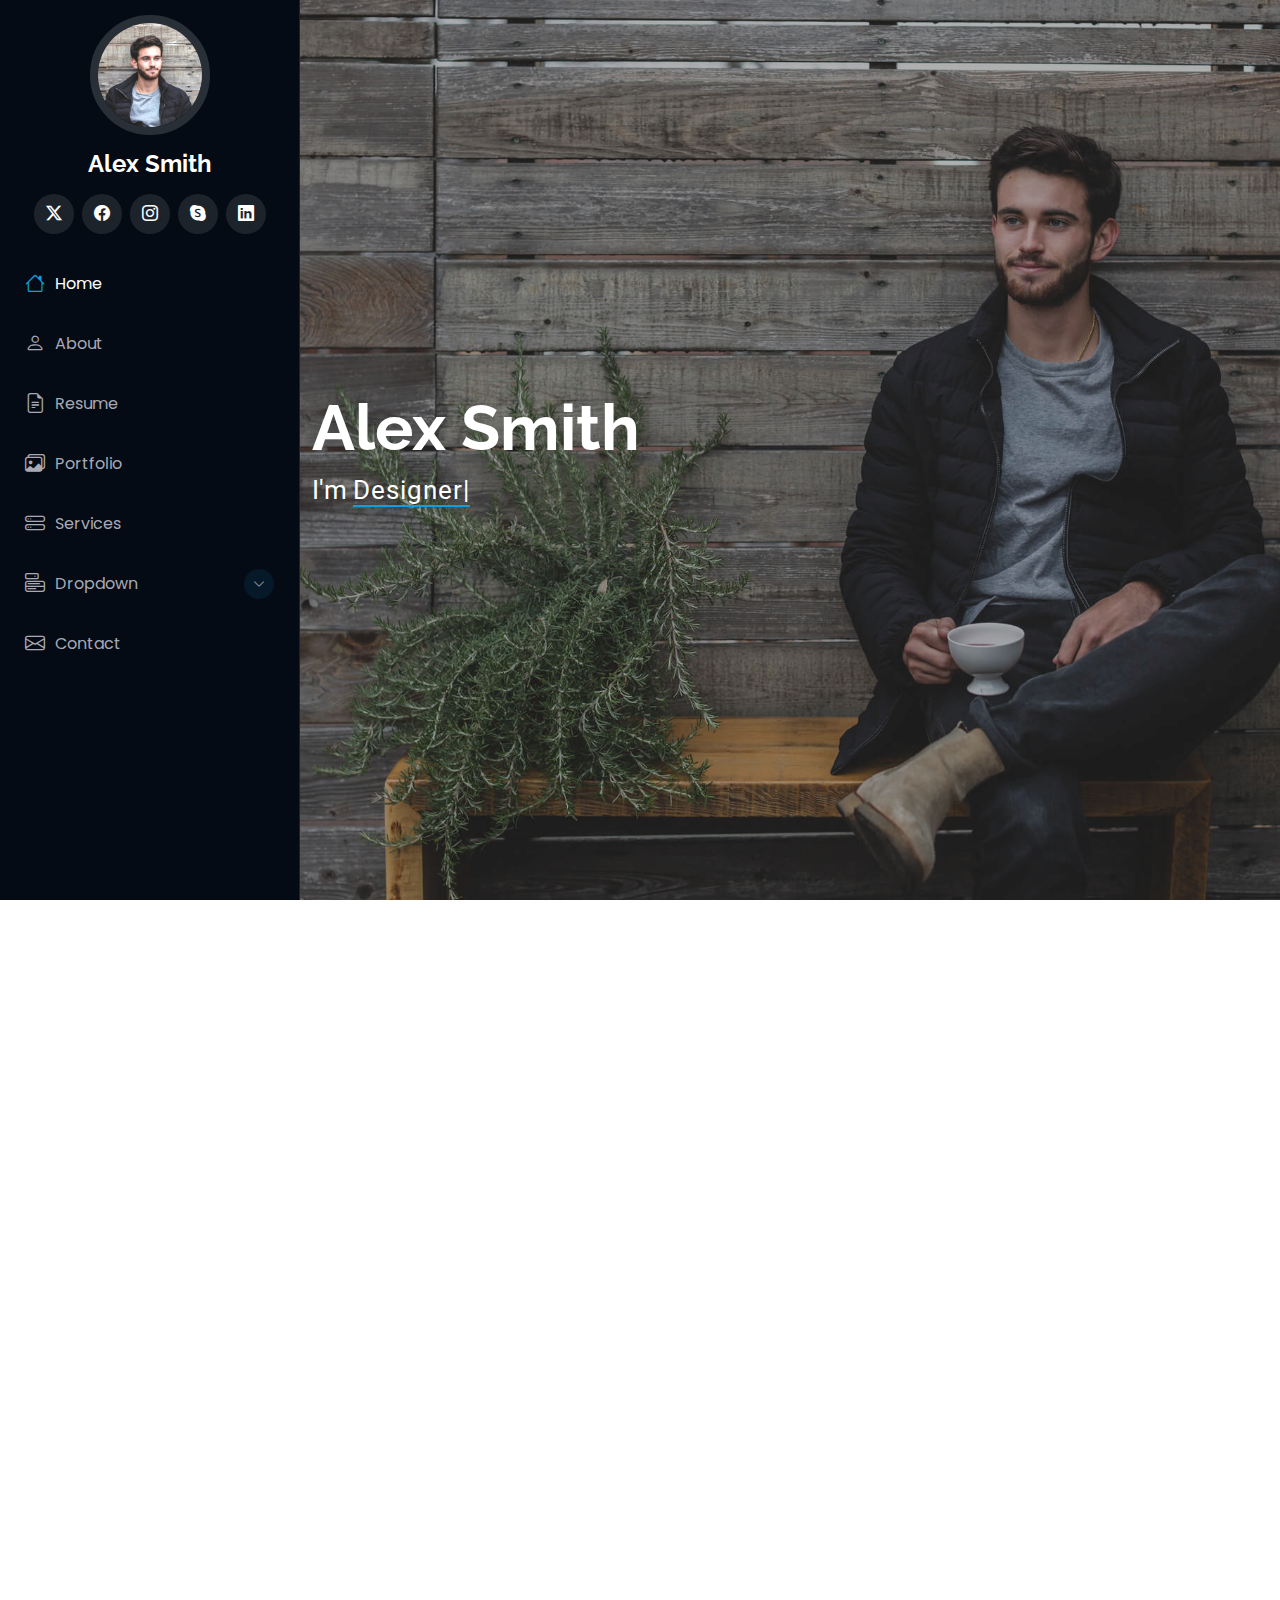
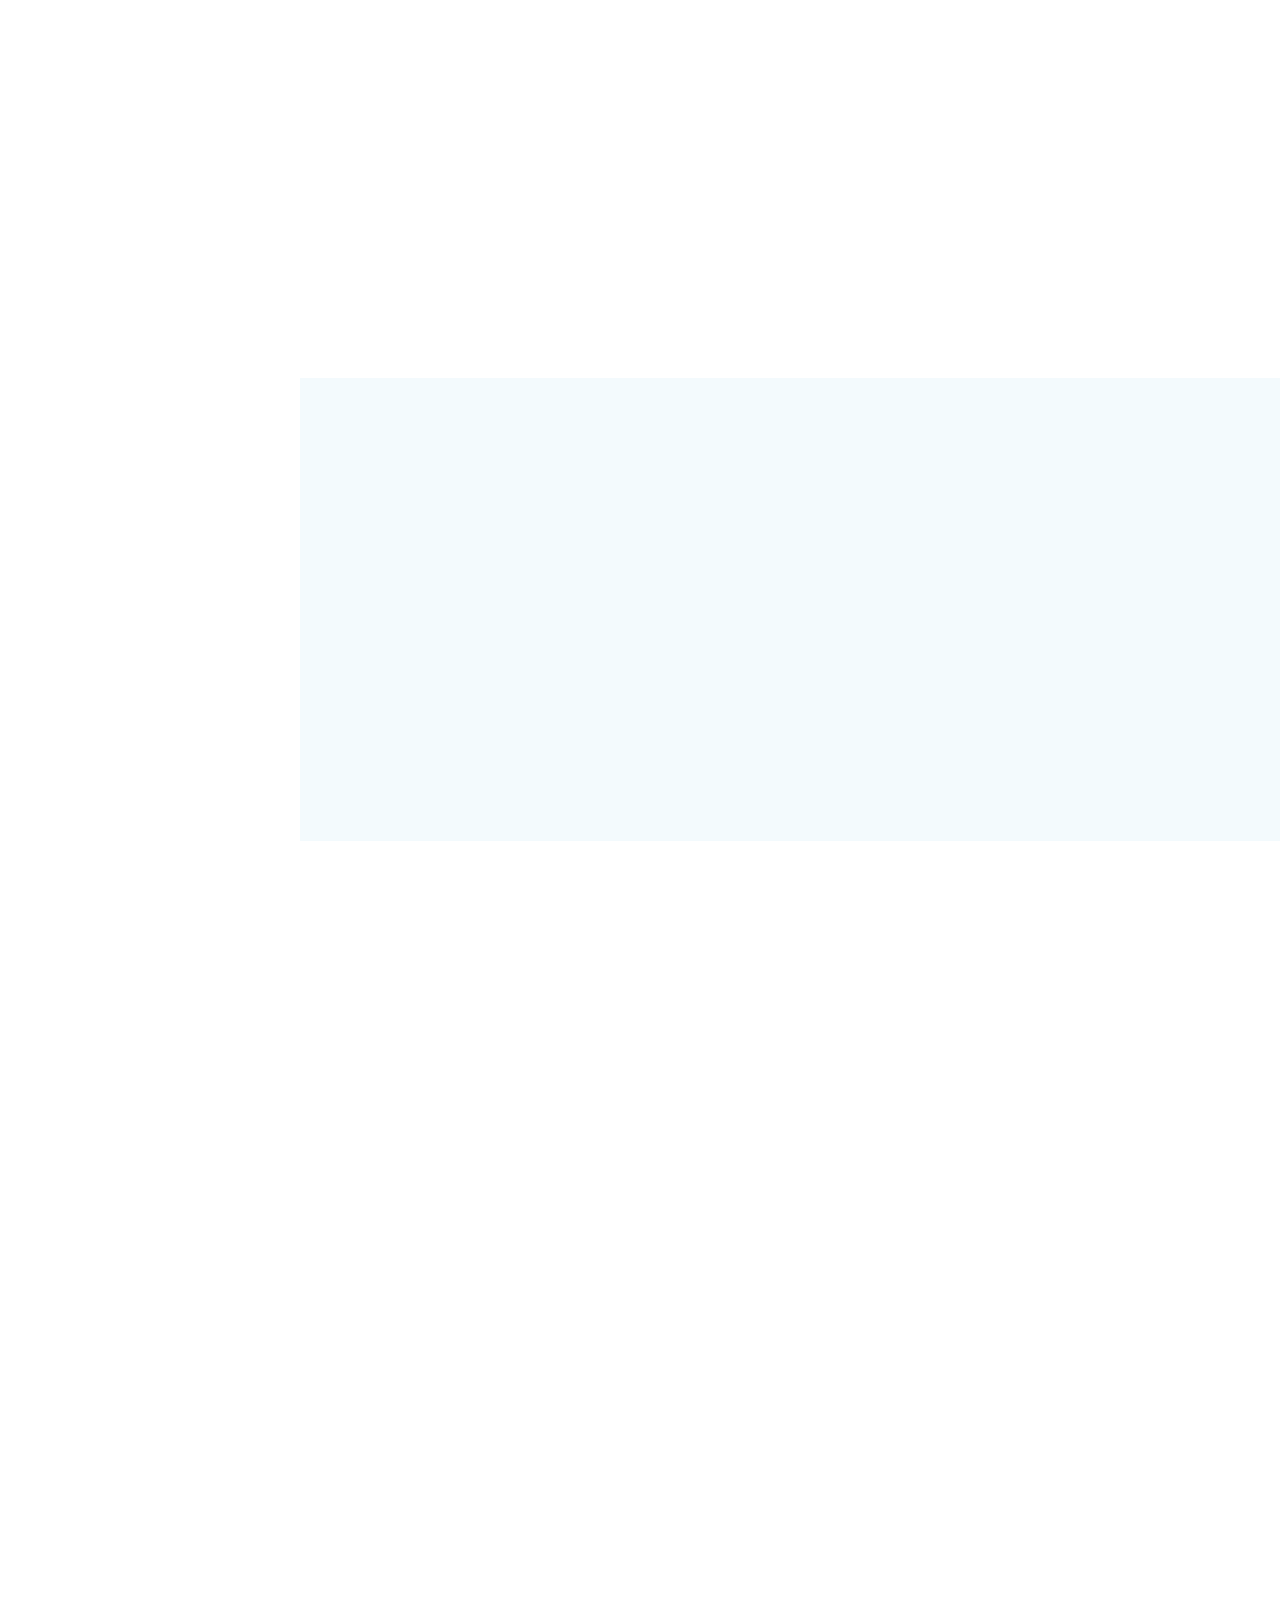
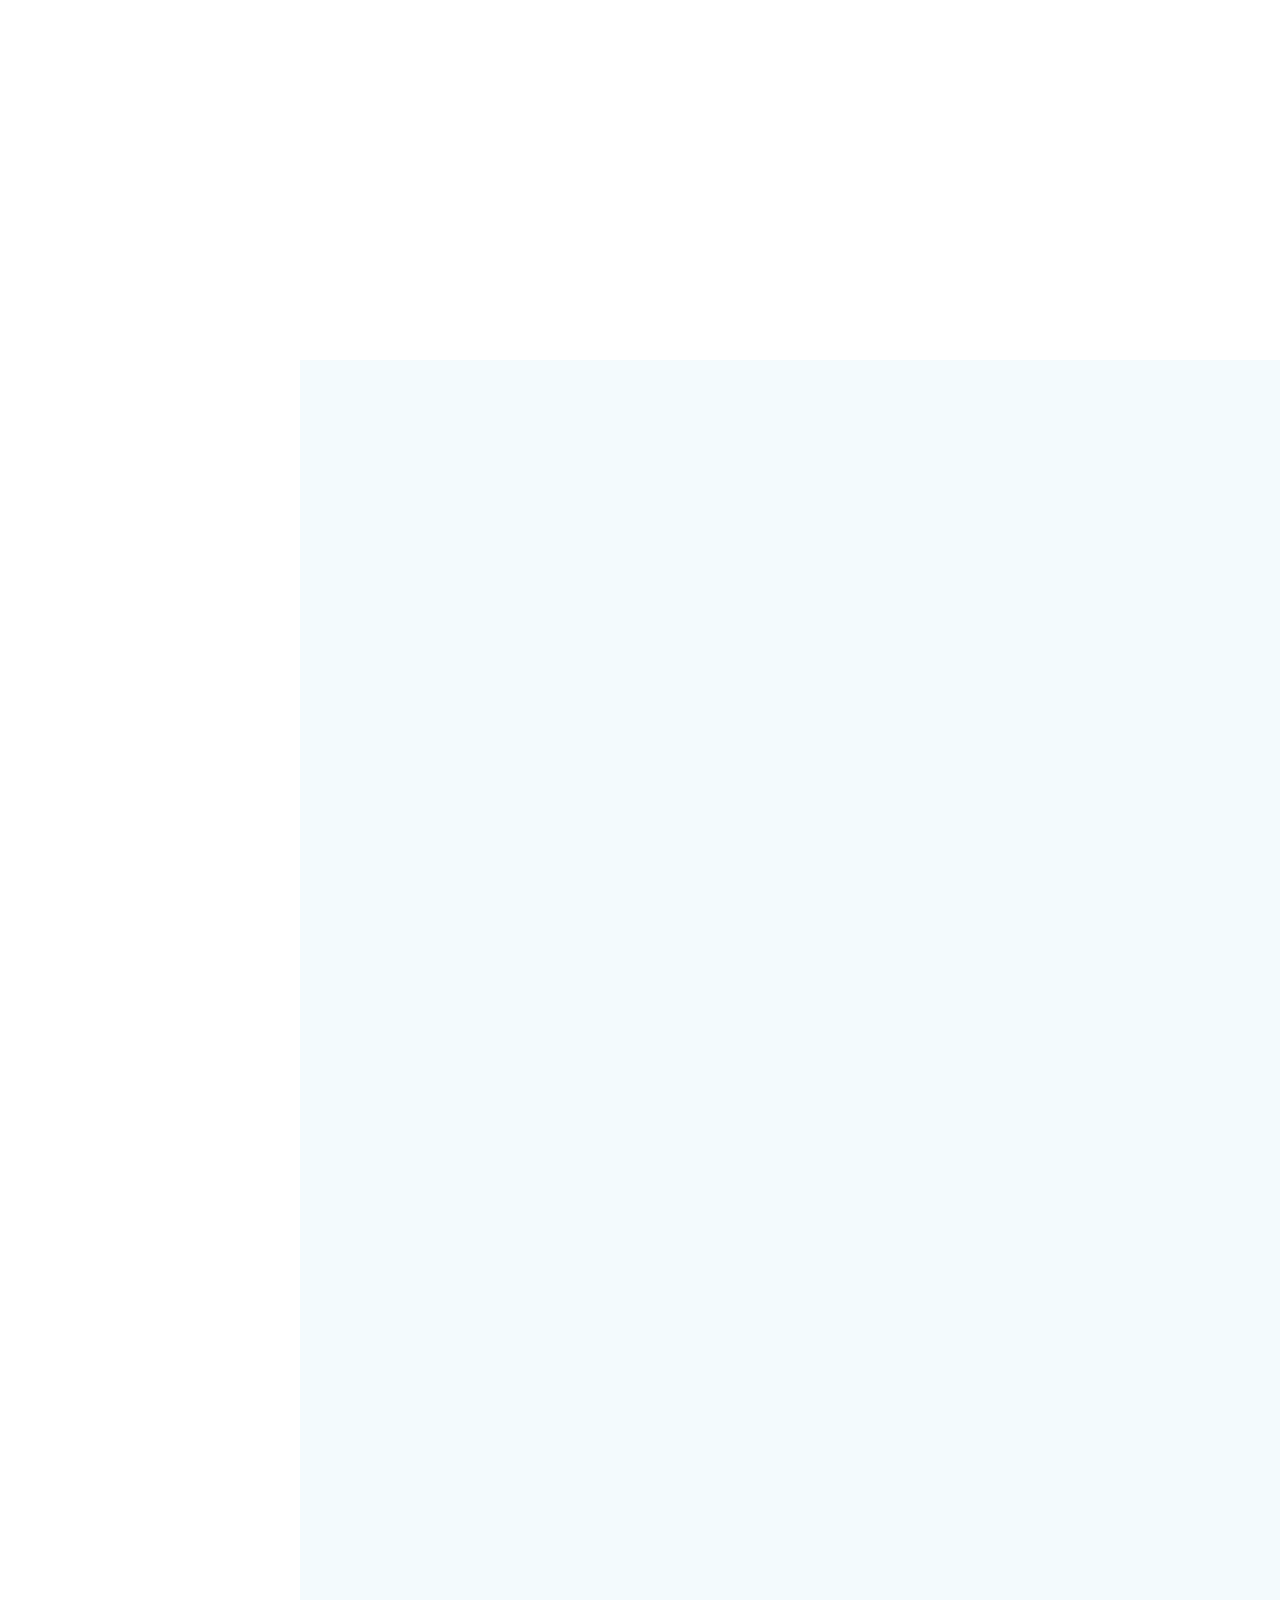
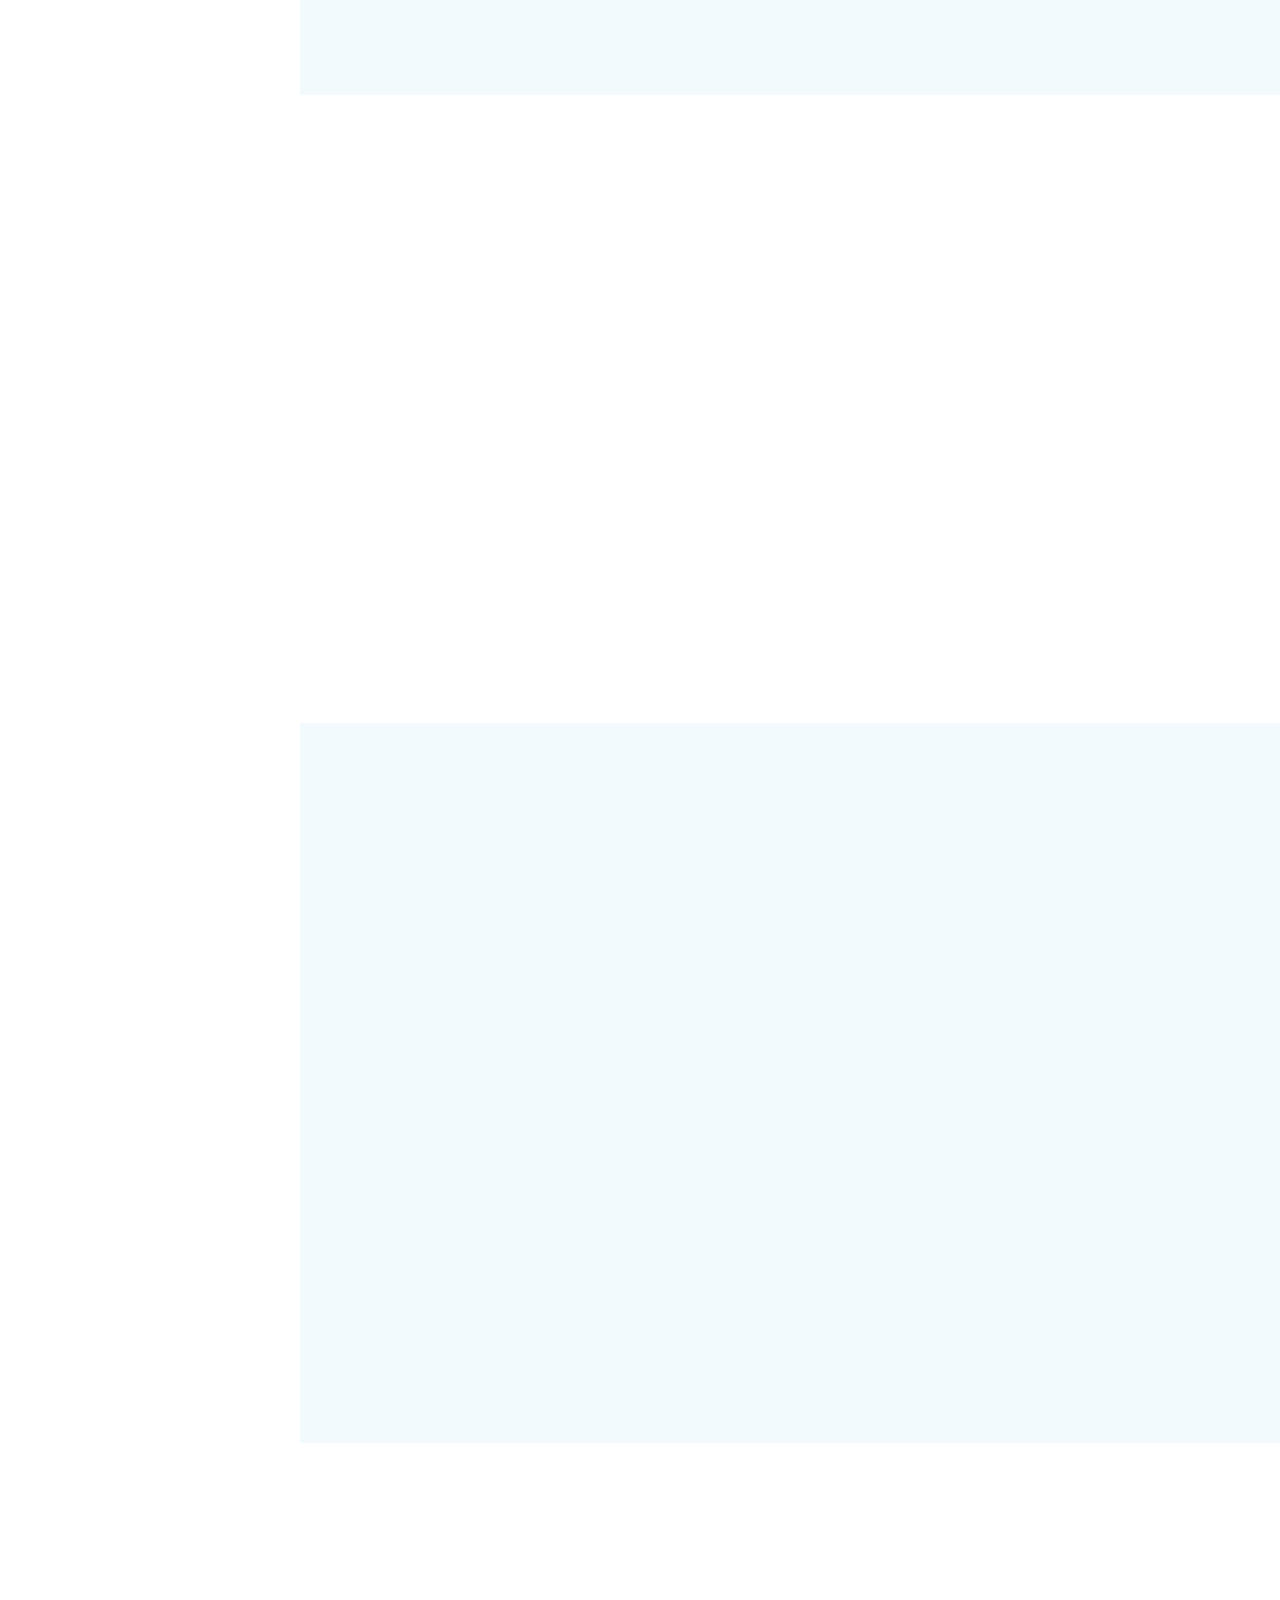
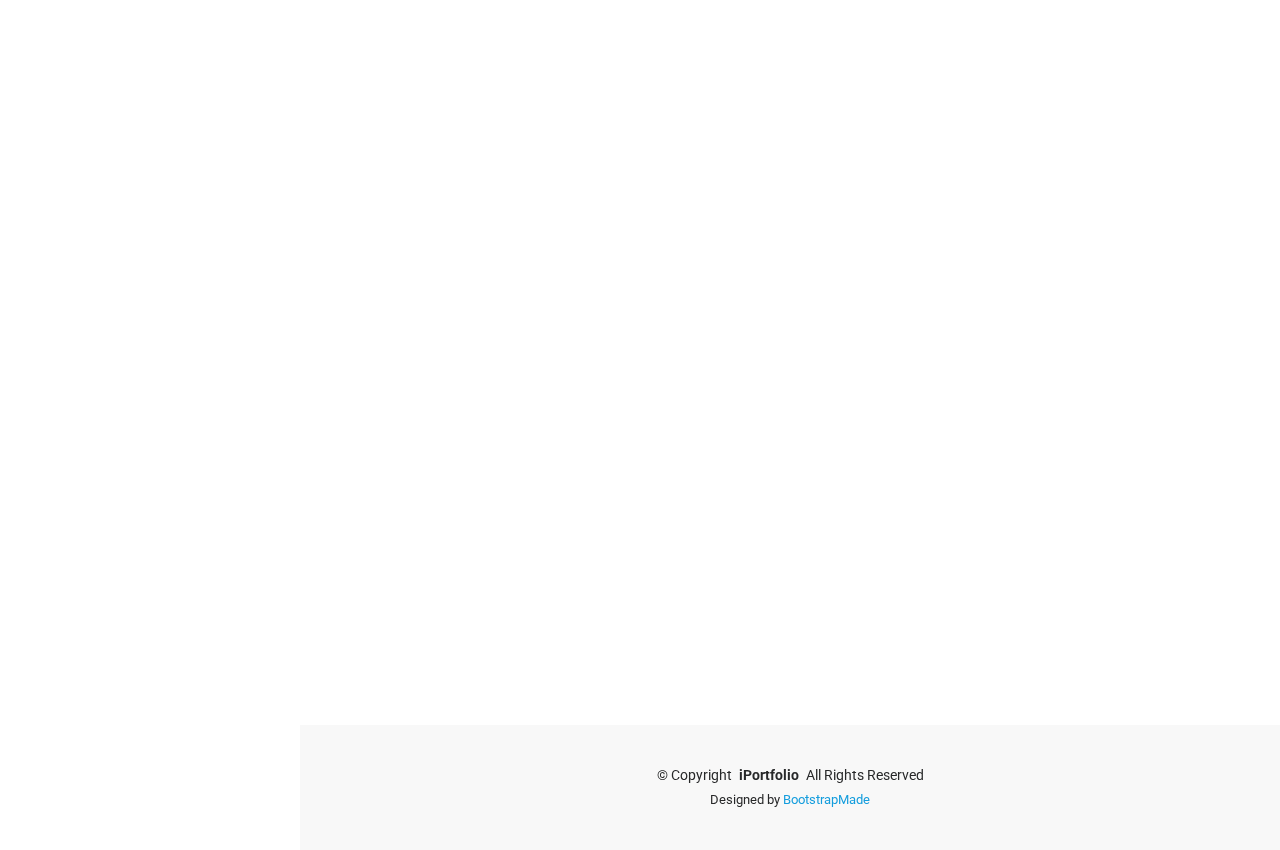
==== index.html @ 07a0dd20 "First Commit" ====
<!DOCTYPE html>
<html lang="en">

<head>
  <meta charset="utf-8">
  <meta content="width=device-width, initial-scale=1.0" name="viewport">
  <title>Index - iPortfolio Bootstrap Template</title>
  <meta content="" name="description">
  <meta content="" name="keywords">

  <!-- Favicons -->
  <link href="assets/img/favicon.png" rel="icon">
  <link href="assets/img/apple-touch-icon.png" rel="apple-touch-icon">

  <!-- Fonts -->
  <link href="https://fonts.googleapis.com" rel="preconnect">
  <link href="https://fonts.gstatic.com" rel="preconnect" crossorigin>
  <link href="https://fonts.googleapis.com/css2?family=Roboto:ital,wght@0,100;0,300;0,400;0,500;0,700;0,900;1,100;1,300;1,400;1,500;1,700;1,900&family=Poppins:ital,wght@0,100;0,200;0,300;0,400;0,500;0,600;0,700;0,800;0,900;1,100;1,200;1,300;1,400;1,500;1,600;1,700;1,800;1,900&family=Raleway:ital,wght@0,100;0,200;0,300;0,400;0,500;0,600;0,700;0,800;0,900;1,100;1,200;1,300;1,400;1,500;1,600;1,700;1,800;1,900&display=swap" rel="stylesheet">

  <!-- Vendor CSS Files -->
  <link href="assets/vendor/bootstrap/css/bootstrap.min.css" rel="stylesheet">
  <link href="assets/vendor/bootstrap-icons/bootstrap-icons.css" rel="stylesheet">
  <link href="assets/vendor/aos/aos.css" rel="stylesheet">
  <link href="assets/vendor/glightbox/css/glightbox.min.css" rel="stylesheet">
  <link href="assets/vendor/swiper/swiper-bundle.min.css" rel="stylesheet">

  <!-- Main CSS File -->
  <link href="assets/css/main.css" rel="stylesheet">

  <!-- =======================================================
  * Template Name: iPortfolio
  * Template URL: https://bootstrapmade.com/iportfolio-bootstrap-portfolio-websites-template/
  * Updated: Jun 14 2024 with Bootstrap v5.3.3
  * Author: BootstrapMade.com
  * License: https://bootstrapmade.com/license/
  ======================================================== -->
</head>

<body class="index-page">

  <header id="header" class="header d-flex flex-column">
    <i class="header-toggle d-xl-none bi bi-list"></i>

    <div class="profile-img">
      <img src="assets/img/my-profile-img.jpg" alt="" class="img-fluid rounded-circle">
    </div>

    <a href="index.html" class="logo d-flex align-items-center justify-content-center">
      <!-- Uncomment the line below if you also wish to use an image logo -->
      <!-- <img src="assets/img/logo.png" alt=""> -->
      <h1 class="sitename">Alex Smith</h1>
    </a>

    <div class="social-links text-center">
      <a href="#" class="twitter"><i class="bi bi-twitter-x"></i></a>
      <a href="#" class="facebook"><i class="bi bi-facebook"></i></a>
      <a href="#" class="instagram"><i class="bi bi-instagram"></i></a>
      <a href="#" class="google-plus"><i class="bi bi-skype"></i></a>
      <a href="#" class="linkedin"><i class="bi bi-linkedin"></i></a>
    </div>

    <nav id="navmenu" class="navmenu">
      <ul>
        <li><a href="#hero" class="active"><i class="bi bi-house navicon"></i>Home</a></li>
        <li><a href="#about"><i class="bi bi-person navicon"></i> About</a></li>
        <li><a href="#resume"><i class="bi bi-file-earmark-text navicon"></i> Resume</a></li>
        <li><a href="#portfolio"><i class="bi bi-images navicon"></i> Portfolio</a></li>
        <li><a href="#services"><i class="bi bi-hdd-stack navicon"></i> Services</a></li>
        <li class="dropdown"><a href="#"><i class="bi bi-menu-button navicon"></i> <span>Dropdown</span> <i class="bi bi-chevron-down toggle-dropdown"></i></a>
          <ul>
            <li><a href="#">Dropdown 1</a></li>
            <li class="dropdown"><a href="#"><span>Deep Dropdown</span> <i class="bi bi-chevron-down toggle-dropdown"></i></a>
              <ul>
                <li><a href="#">Deep Dropdown 1</a></li>
                <li><a href="#">Deep Dropdown 2</a></li>
                <li><a href="#">Deep Dropdown 3</a></li>
                <li><a href="#">Deep Dropdown 4</a></li>
                <li><a href="#">Deep Dropdown 5</a></li>
              </ul>
            </li>
            <li><a href="#">Dropdown 2</a></li>
            <li><a href="#">Dropdown 3</a></li>
            <li><a href="#">Dropdown 4</a></li>
          </ul>
        </li>
        <li><a href="#contact"><i class="bi bi-envelope navicon"></i> Contact</a></li>
      </ul>
    </nav>

  </header>

  <main class="main">

    <!-- Hero Section -->
    <section id="hero" class="hero section">

      <img src="assets/img/hero-bg.jpg" alt="" data-aos="fade-in" class="">

      <div class="container" data-aos="fade-up" data-aos-delay="100">
        <h2>Alex Smith</h2>
        <p>I'm <span class="typed" data-typed-items="Designer, Developer, Freelancer, Photographer">Designer</span><span class="typed-cursor typed-cursor--blink" aria-hidden="true"></span><span class="typed-cursor typed-cursor--blink" aria-hidden="true"></span></p>
      </div>

    </section><!-- /Hero Section -->

    <!-- About Section -->
    <section id="about" class="about section">

      <!-- Section Title -->
      <div class="container section-title" data-aos="fade-up">
        <h2>About</h2>
        <p>Magnam dolores commodi suscipit. Necessitatibus eius consequatur ex aliquid fuga eum quidem. Sit sint consectetur velit. Quisquam quos quisquam cupiditate. Et nemo qui impedit suscipit alias ea. Quia fugiat sit in iste officiis commodi quidem hic quas.</p>
      </div><!-- End Section Title -->

      <div class="container" data-aos="fade-up" data-aos-delay="100">

        <div class="row gy-4 justify-content-center">
          <div class="col-lg-4">
            <img src="assets/img/my-profile-img.jpg" class="img-fluid" alt="">
          </div>
          <div class="col-lg-8 content">
            <h2>UI/UX Designer &amp; Web Developer.</h2>
            <p class="fst-italic py-3">
              Lorem ipsum dolor sit amet, consectetur adipiscing elit, sed do eiusmod tempor incididunt ut labore et dolore
              magna aliqua.
            </p>
            <div class="row">
              <div class="col-lg-6">
                <ul>
                  <li><i class="bi bi-chevron-right"></i> <strong>Birthday:</strong> <span>1 May 1995</span></li>
                  <li><i class="bi bi-chevron-right"></i> <strong>Website:</strong> <span>www.example.com</span></li>
                  <li><i class="bi bi-chevron-right"></i> <strong>Phone:</strong> <span>+123 456 7890</span></li>
                  <li><i class="bi bi-chevron-right"></i> <strong>City:</strong> <span>New York, USA</span></li>
                </ul>
              </div>
              <div class="col-lg-6">
                <ul>
                  <li><i class="bi bi-chevron-right"></i> <strong>Age:</strong> <span>30</span></li>
                  <li><i class="bi bi-chevron-right"></i> <strong>Degree:</strong> <span>Master</span></li>
                  <li><i class="bi bi-chevron-right"></i> <strong>Email:</strong> <span>email@example.com</span></li>
                  <li><i class="bi bi-chevron-right"></i> <strong>Freelance:</strong> <span>Available</span></li>
                </ul>
              </div>
            </div>
            <p class="py-3">
              Officiis eligendi itaque labore et dolorum mollitia officiis optio vero. Quisquam sunt adipisci omnis et ut. Nulla accusantium dolor incidunt officia tempore. Et eius omnis.
              Cupiditate ut dicta maxime officiis quidem quia. Sed et consectetur qui quia repellendus itaque neque.
            </p>
          </div>
        </div>

      </div>

    </section><!-- /About Section -->

    <!-- Stats Section -->
    <section id="stats" class="stats section">

      <div class="container" data-aos="fade-up" data-aos-delay="100">

        <div class="row gy-4">

          <div class="col-lg-3 col-md-6">
            <div class="stats-item">
              <i class="bi bi-emoji-smile"></i>
              <span data-purecounter-start="0" data-purecounter-end="232" data-purecounter-duration="1" class="purecounter"></span>
              <p><strong>Happy Clients</strong> <span>consequuntur quae</span></p>
            </div>
          </div><!-- End Stats Item -->

          <div class="col-lg-3 col-md-6">
            <div class="stats-item">
              <i class="bi bi-journal-richtext"></i>
              <span data-purecounter-start="0" data-purecounter-end="521" data-purecounter-duration="1" class="purecounter"></span>
              <p><strong>Projects</strong> <span>adipisci atque cum quia aut</span></p>
            </div>
          </div><!-- End Stats Item -->

          <div class="col-lg-3 col-md-6">
            <div class="stats-item">
              <i class="bi bi-headset"></i>
              <span data-purecounter-start="0" data-purecounter-end="1453" data-purecounter-duration="1" class="purecounter"></span>
              <p><strong>Hours Of Support</strong> <span>aut commodi quaerat</span></p>
            </div>
          </div><!-- End Stats Item -->

          <div class="col-lg-3 col-md-6">
            <div class="stats-item">
              <i class="bi bi-people"></i>
              <span data-purecounter-start="0" data-purecounter-end="32" data-purecounter-duration="1" class="purecounter"></span>
              <p><strong>Hard Workers</strong> <span>rerum asperiores dolor</span></p>
            </div>
          </div><!-- End Stats Item -->

        </div>

      </div>

    </section><!-- /Stats Section -->

    <!-- Skills Section -->
    <section id="skills" class="skills section">

      <!-- Section Title -->
      <div class="container section-title" data-aos="fade-up">
        <h2>Skills</h2>
        <p>Necessitatibus eius consequatur ex aliquid fuga eum quidem sint consectetur velit</p>
      </div><!-- End Section Title -->

      <div class="container" data-aos="fade-up" data-aos-delay="100">

        <div class="row skills-content skills-animation">

          <div class="col-lg-6">

            <div class="progress">
              <span class="skill"><span>HTML</span> <i class="val">100%</i></span>
              <div class="progress-bar-wrap">
                <div class="progress-bar" role="progressbar" aria-valuenow="100" aria-valuemin="0" aria-valuemax="100"></div>
              </div>
            </div><!-- End Skills Item -->

            <div class="progress">
              <span class="skill"><span>CSS</span> <i class="val">90%</i></span>
              <div class="progress-bar-wrap">
                <div class="progress-bar" role="progressbar" aria-valuenow="90" aria-valuemin="0" aria-valuemax="100"></div>
              </div>
            </div><!-- End Skills Item -->

            <div class="progress">
              <span class="skill"><span>JavaScript</span> <i class="val">75%</i></span>
              <div class="progress-bar-wrap">
                <div class="progress-bar" role="progressbar" aria-valuenow="75" aria-valuemin="0" aria-valuemax="100"></div>
              </div>
            </div><!-- End Skills Item -->

          </div>

          <div class="col-lg-6">

            <div class="progress">
              <span class="skill"><span>PHP</span> <i class="val">80%</i></span>
              <div class="progress-bar-wrap">
                <div class="progress-bar" role="progressbar" aria-valuenow="80" aria-valuemin="0" aria-valuemax="100"></div>
              </div>
            </div><!-- End Skills Item -->

            <div class="progress">
              <span class="skill"><span>WordPress/CMS</span> <i class="val">90%</i></span>
              <div class="progress-bar-wrap">
                <div class="progress-bar" role="progressbar" aria-valuenow="90" aria-valuemin="0" aria-valuemax="100"></div>
              </div>
            </div><!-- End Skills Item -->

            <div class="progress">
              <span class="skill"><span>Photoshop</span> <i class="val">55%</i></span>
              <div class="progress-bar-wrap">
                <div class="progress-bar" role="progressbar" aria-valuenow="55" aria-valuemin="0" aria-valuemax="100"></div>
              </div>
            </div><!-- End Skills Item -->

          </div>

        </div>

      </div>

    </section><!-- /Skills Section -->

    <!-- Resume Section -->
    <section id="resume" class="resume section">

      <!-- Section Title -->
      <div class="container section-title" data-aos="fade-up">
        <h2>Resume</h2>
        <p>Magnam dolores commodi suscipit. Necessitatibus eius consequatur ex aliquid fuga eum quidem. Sit sint consectetur velit. Quisquam quos quisquam cupiditate. Et nemo qui impedit suscipit alias ea. Quia fugiat sit in iste officiis commodi quidem hic quas.</p>
      </div><!-- End Section Title -->

      <div class="container">

        <div class="row">

          <div class="col-lg-6" data-aos="fade-up" data-aos-delay="100">
            <h3 class="resume-title">Sumary</h3>

            <div class="resume-item pb-0">
              <h4>Brandon Johnson</h4>
              <p><em>Innovative and deadline-driven Graphic Designer with 3+ years of experience designing and developing user-centered digital/print marketing material from initial concept to final, polished deliverable.</em></p>
              <ul>
                <li>Portland par 127,Orlando, FL</li>
                <li>(123) 456-7891</li>
                <li>alice.barkley@example.com</li>
              </ul>
            </div><!-- Edn Resume Item -->

            <h3 class="resume-title">Education</h3>
            <div class="resume-item">
              <h4>Master of Fine Arts &amp; Graphic Design</h4>
              <h5>2015 - 2016</h5>
              <p><em>Rochester Institute of Technology, Rochester, NY</em></p>
              <p>Qui deserunt veniam. Et sed aliquam labore tempore sed quisquam iusto autem sit. Ea vero voluptatum qui ut dignissimos deleniti nerada porti sand markend</p>
            </div><!-- Edn Resume Item -->

            <div class="resume-item">
              <h4>Bachelor of Fine Arts &amp; Graphic Design</h4>
              <h5>2010 - 2014</h5>
              <p><em>Rochester Institute of Technology, Rochester, NY</em></p>
              <p>Quia nobis sequi est occaecati aut. Repudiandae et iusto quae reiciendis et quis Eius vel ratione eius unde vitae rerum voluptates asperiores voluptatem Earum molestiae consequatur neque etlon sader mart dila</p>
            </div><!-- Edn Resume Item -->

          </div>

          <div class="col-lg-6" data-aos="fade-up" data-aos-delay="200">
            <h3 class="resume-title">Professional Experience</h3>
            <div class="resume-item">
              <h4>Senior graphic design specialist</h4>
              <h5>2019 - Present</h5>
              <p><em>Experion, New York, NY </em></p>
              <ul>
                <li>Lead in the design, development, and implementation of the graphic, layout, and production communication materials</li>
                <li>Delegate tasks to the 7 members of the design team and provide counsel on all aspects of the project. </li>
                <li>Supervise the assessment of all graphic materials in order to ensure quality and accuracy of the design</li>
                <li>Oversee the efficient use of production project budgets ranging from $2,000 - $25,000</li>
              </ul>
            </div><!-- Edn Resume Item -->

            <div class="resume-item">
              <h4>Graphic design specialist</h4>
              <h5>2017 - 2018</h5>
              <p><em>Stepping Stone Advertising, New York, NY</em></p>
              <ul>
                <li>Developed numerous marketing programs (logos, brochures,infographics, presentations, and advertisements).</li>
                <li>Managed up to 5 projects or tasks at a given time while under pressure</li>
                <li>Recommended and consulted with clients on the most appropriate graphic design</li>
                <li>Created 4+ design presentations and proposals a month for clients and account managers</li>
              </ul>
            </div><!-- Edn Resume Item -->

          </div>

        </div>

      </div>

    </section><!-- /Resume Section -->

    <!-- Portfolio Section -->
    <section id="portfolio" class="portfolio section">

      <!-- Section Title -->
      <div class="container section-title" data-aos="fade-up">
        <h2>Portfolio</h2>
        <p>Magnam dolores commodi suscipit. Necessitatibus eius consequatur ex aliquid fuga eum quidem. Sit sint consectetur velit. Quisquam quos quisquam cupiditate. Et nemo qui impedit suscipit alias ea. Quia fugiat sit in iste officiis commodi quidem hic quas.</p>
      </div><!-- End Section Title -->

      <div class="container">

        <div class="isotope-layout" data-default-filter="*" data-layout="masonry" data-sort="original-order">

          <ul class="portfolio-filters isotope-filters" data-aos="fade-up" data-aos-delay="100">
            <li data-filter="*" class="filter-active">All</li>
            <li data-filter=".filter-app">App</li>
            <li data-filter=".filter-product">Product</li>
            <li data-filter=".filter-branding">Branding</li>
            <li data-filter=".filter-books">Books</li>
          </ul><!-- End Portfolio Filters -->

          <div class="row gy-4 isotope-container" data-aos="fade-up" data-aos-delay="200">

            <div class="col-lg-4 col-md-6 portfolio-item isotope-item filter-app">
              <div class="portfolio-content h-100">
                <img src="assets/img/portfolio/app-1.jpg" class="img-fluid" alt="">
                <div class="portfolio-info">
                  <h4>App 1</h4>
                  <p>Lorem ipsum, dolor sit amet consectetur</p>
                  <a href="assets/img/portfolio/app-1.jpg" title="App 1" data-gallery="portfolio-gallery-app" class="glightbox preview-link"><i class="bi bi-zoom-in"></i></a>
                  <a href="portfolio-details.html" title="More Details" class="details-link"><i class="bi bi-link-45deg"></i></a>
                </div>
              </div>
            </div><!-- End Portfolio Item -->

            <div class="col-lg-4 col-md-6 portfolio-item isotope-item filter-product">
              <div class="portfolio-content h-100">
                <img src="assets/img/portfolio/product-1.jpg" class="img-fluid" alt="">
                <div class="portfolio-info">
                  <h4>Product 1</h4>
                  <p>Lorem ipsum, dolor sit amet consectetur</p>
                  <a href="assets/img/portfolio/product-1.jpg" title="Product 1" data-gallery="portfolio-gallery-product" class="glightbox preview-link"><i class="bi bi-zoom-in"></i></a>
                  <a href="portfolio-details.html" title="More Details" class="details-link"><i class="bi bi-link-45deg"></i></a>
                </div>
              </div>
            </div><!-- End Portfolio Item -->

            <div class="col-lg-4 col-md-6 portfolio-item isotope-item filter-branding">
              <div class="portfolio-content h-100">
                <img src="assets/img/portfolio/branding-1.jpg" class="img-fluid" alt="">
                <div class="portfolio-info">
                  <h4>Branding 1</h4>
                  <p>Lorem ipsum, dolor sit amet consectetur</p>
                  <a href="assets/img/portfolio/branding-1.jpg" title="Branding 1" data-gallery="portfolio-gallery-branding" class="glightbox preview-link"><i class="bi bi-zoom-in"></i></a>
                  <a href="portfolio-details.html" title="More Details" class="details-link"><i class="bi bi-link-45deg"></i></a>
                </div>
              </div>
            </div><!-- End Portfolio Item -->

            <div class="col-lg-4 col-md-6 portfolio-item isotope-item filter-books">
              <div class="portfolio-content h-100">
                <img src="assets/img/portfolio/books-1.jpg" class="img-fluid" alt="">
                <div class="portfolio-info">
                  <h4>Books 1</h4>
                  <p>Lorem ipsum, dolor sit amet consectetur</p>
                  <a href="assets/img/portfolio/books-1.jpg" title="Branding 1" data-gallery="portfolio-gallery-book" class="glightbox preview-link"><i class="bi bi-zoom-in"></i></a>
                  <a href="portfolio-details.html" title="More Details" class="details-link"><i class="bi bi-link-45deg"></i></a>
                </div>
              </div>
            </div><!-- End Portfolio Item -->

            <div class="col-lg-4 col-md-6 portfolio-item isotope-item filter-app">
              <div class="portfolio-content h-100">
                <img src="assets/img/portfolio/app-2.jpg" class="img-fluid" alt="">
                <div class="portfolio-info">
                  <h4>App 2</h4>
                  <p>Lorem ipsum, dolor sit amet consectetur</p>
                  <a href="assets/img/portfolio/app-2.jpg" title="App 2" data-gallery="portfolio-gallery-app" class="glightbox preview-link"><i class="bi bi-zoom-in"></i></a>
                  <a href="portfolio-details.html" title="More Details" class="details-link"><i class="bi bi-link-45deg"></i></a>
                </div>
              </div>
            </div><!-- End Portfolio Item -->

            <div class="col-lg-4 col-md-6 portfolio-item isotope-item filter-product">
              <div class="portfolio-content h-100">
                <img src="assets/img/portfolio/product-2.jpg" class="img-fluid" alt="">
                <div class="portfolio-info">
                  <h4>Product 2</h4>
                  <p>Lorem ipsum, dolor sit amet consectetur</p>
                  <a href="assets/img/portfolio/product-2.jpg" title="Product 2" data-gallery="portfolio-gallery-product" class="glightbox preview-link"><i class="bi bi-zoom-in"></i></a>
                  <a href="portfolio-details.html" title="More Details" class="details-link"><i class="bi bi-link-45deg"></i></a>
                </div>
              </div>
            </div><!-- End Portfolio Item -->

            <div class="col-lg-4 col-md-6 portfolio-item isotope-item filter-branding">
              <div class="portfolio-content h-100">
                <img src="assets/img/portfolio/branding-2.jpg" class="img-fluid" alt="">
                <div class="portfolio-info">
                  <h4>Branding 2</h4>
                  <p>Lorem ipsum, dolor sit amet consectetur</p>
                  <a href="assets/img/portfolio/branding-2.jpg" title="Branding 2" data-gallery="portfolio-gallery-branding" class="glightbox preview-link"><i class="bi bi-zoom-in"></i></a>
                  <a href="portfolio-details.html" title="More Details" class="details-link"><i class="bi bi-link-45deg"></i></a>
                </div>
              </div>
            </div><!-- End Portfolio Item -->

            <div class="col-lg-4 col-md-6 portfolio-item isotope-item filter-books">
              <div class="portfolio-content h-100">
                <img src="assets/img/portfolio/books-2.jpg" class="img-fluid" alt="">
                <div class="portfolio-info">
                  <h4>Books 2</h4>
                  <p>Lorem ipsum, dolor sit amet consectetur</p>
                  <a href="assets/img/portfolio/books-2.jpg" title="Branding 2" data-gallery="portfolio-gallery-book" class="glightbox preview-link"><i class="bi bi-zoom-in"></i></a>
                  <a href="portfolio-details.html" title="More Details" class="details-link"><i class="bi bi-link-45deg"></i></a>
                </div>
              </div>
            </div><!-- End Portfolio Item -->

            <div class="col-lg-4 col-md-6 portfolio-item isotope-item filter-app">
              <div class="portfolio-content h-100">
                <img src="assets/img/portfolio/app-3.jpg" class="img-fluid" alt="">
                <div class="portfolio-info">
                  <h4>App 3</h4>
                  <p>Lorem ipsum, dolor sit amet consectetur</p>
                  <a href="assets/img/portfolio/app-3.jpg" title="App 3" data-gallery="portfolio-gallery-app" class="glightbox preview-link"><i class="bi bi-zoom-in"></i></a>
                  <a href="portfolio-details.html" title="More Details" class="details-link"><i class="bi bi-link-45deg"></i></a>
                </div>
              </div>
            </div><!-- End Portfolio Item -->

            <div class="col-lg-4 col-md-6 portfolio-item isotope-item filter-product">
              <div class="portfolio-content h-100">
                <img src="assets/img/portfolio/product-3.jpg" class="img-fluid" alt="">
                <div class="portfolio-info">
                  <h4>Product 3</h4>
                  <p>Lorem ipsum, dolor sit amet consectetur</p>
                  <a href="assets/img/portfolio/product-3.jpg" title="Product 3" data-gallery="portfolio-gallery-product" class="glightbox preview-link"><i class="bi bi-zoom-in"></i></a>
                  <a href="portfolio-details.html" title="More Details" class="details-link"><i class="bi bi-link-45deg"></i></a>
                </div>
              </div>
            </div><!-- End Portfolio Item -->

            <div class="col-lg-4 col-md-6 portfolio-item isotope-item filter-branding">
              <div class="portfolio-content h-100">
                <img src="assets/img/portfolio/branding-3.jpg" class="img-fluid" alt="">
                <div class="portfolio-info">
                  <h4>Branding 3</h4>
                  <p>Lorem ipsum, dolor sit amet consectetur</p>
                  <a href="assets/img/portfolio/branding-3.jpg" title="Branding 2" data-gallery="portfolio-gallery-branding" class="glightbox preview-link"><i class="bi bi-zoom-in"></i></a>
                  <a href="portfolio-details.html" title="More Details" class="details-link"><i class="bi bi-link-45deg"></i></a>
                </div>
              </div>
            </div><!-- End Portfolio Item -->

            <div class="col-lg-4 col-md-6 portfolio-item isotope-item filter-books">
              <div class="portfolio-content h-100">
                <img src="assets/img/portfolio/books-3.jpg" class="img-fluid" alt="">
                <div class="portfolio-info">
                  <h4>Books 3</h4>
                  <p>Lorem ipsum, dolor sit amet consectetur</p>
                  <a href="assets/img/portfolio/books-3.jpg" title="Branding 3" data-gallery="portfolio-gallery-book" class="glightbox preview-link"><i class="bi bi-zoom-in"></i></a>
                  <a href="portfolio-details.html" title="More Details" class="details-link"><i class="bi bi-link-45deg"></i></a>
                </div>
              </div>
            </div><!-- End Portfolio Item -->

          </div><!-- End Portfolio Container -->

        </div>

      </div>

    </section><!-- /Portfolio Section -->

    <!-- Services Section -->
    <section id="services" class="services section">

      <!-- Section Title -->
      <div class="container section-title" data-aos="fade-up">
        <h2>Services</h2>
        <p>Magnam dolores commodi suscipit. Necessitatibus eius consequatur ex aliquid fuga eum quidem. Sit sint consectetur velit. Quisquam quos quisquam cupiditate. Et nemo qui impedit suscipit alias ea. Quia fugiat sit in iste officiis commodi quidem hic quas.</p>
      </div><!-- End Section Title -->

      <div class="container">

        <div class="row gy-4">

          <div class="col-lg-4 col-md-6 service-item d-flex" data-aos="fade-up" data-aos-delay="100">
            <div class="icon flex-shrink-0"><i class="bi bi-briefcase"></i></div>
            <div>
              <h4 class="title"><a href="service-details.html" class="stretched-link">Lorem Ipsum</a></h4>
              <p class="description">Voluptatum deleniti atque corrupti quos dolores et quas molestias excepturi sint occaecati cupiditate non provident</p>
            </div>
          </div>
          <!-- End Service Item -->

          <div class="col-lg-4 col-md-6 service-item d-flex" data-aos="fade-up" data-aos-delay="200">
            <div class="icon flex-shrink-0"><i class="bi bi-card-checklist"></i></div>
            <div>
              <h4 class="title"><a href="service-details.html" class="stretched-link">Dolor Sitema</a></h4>
              <p class="description">Minim veniam, quis nostrud exercitation ullamco laboris nisi ut aliquip ex ea commodo consequat tarad limino ata</p>
            </div>
          </div><!-- End Service Item -->

          <div class="col-lg-4 col-md-6 service-item d-flex" data-aos="fade-up" data-aos-delay="300">
            <div class="icon flex-shrink-0"><i class="bi bi-bar-chart"></i></div>
            <div>
              <h4 class="title"><a href="service-details.html" class="stretched-link">Sed ut perspiciatis</a></h4>
              <p class="description">Duis aute irure dolor in reprehenderit in voluptate velit esse cillum dolore eu fugiat nulla pariatur</p>
            </div>
          </div><!-- End Service Item -->

          <div class="col-lg-4 col-md-6 service-item d-flex" data-aos="fade-up" data-aos-delay="400">
            <div class="icon flex-shrink-0"><i class="bi bi-binoculars"></i></div>
            <div>
              <h4 class="title"><a href="service-details.html" class="stretched-link">Magni Dolores</a></h4>
              <p class="description">Excepteur sint occaecat cupidatat non proident, sunt in culpa qui officia deserunt mollit anim id est laborum</p>
            </div>
          </div><!-- End Service Item -->

          <div class="col-lg-4 col-md-6 service-item d-flex" data-aos="fade-up" data-aos-delay="500">
            <div class="icon flex-shrink-0"><i class="bi bi-brightness-high"></i></div>
            <div>
              <h4 class="title"><a href="service-details.html" class="stretched-link">Nemo Enim</a></h4>
              <p class="description">At vero eos et accusamus et iusto odio dignissimos ducimus qui blanditiis praesentium voluptatum deleniti atque</p>
            </div>
          </div><!-- End Service Item -->

          <div class="col-lg-4 col-md-6 service-item d-flex" data-aos="fade-up" data-aos-delay="600">
            <div class="icon flex-shrink-0"><i class="bi bi-calendar4-week"></i></div>
            <div>
              <h4 class="title"><a href="service-details.html" class="stretched-link">Eiusmod Tempor</a></h4>
              <p class="description">Et harum quidem rerum facilis est et expedita distinctio. Nam libero tempore, cum soluta nobis est eligendi</p>
            </div>
          </div><!-- End Service Item -->

        </div>

      </div>

    </section><!-- /Services Section -->

    <!-- Testimonials Section -->
    <section id="testimonials" class="testimonials section">

      <!-- Section Title -->
      <div class="container section-title" data-aos="fade-up">
        <h2>Testimonials</h2>
        <p>Necessitatibus eius consequatur ex aliquid fuga eum quidem sint consectetur velit</p>
      </div><!-- End Section Title -->

      <div class="container" data-aos="fade-up" data-aos-delay="100">

        <div class="swiper init-swiper">
          <script type="application/json" class="swiper-config">
            {
              "loop": true,
              "speed": 600,
              "autoplay": {
                "delay": 5000
              },
              "slidesPerView": "auto",
              "pagination": {
                "el": ".swiper-pagination",
                "type": "bullets",
                "clickable": true
              },
              "breakpoints": {
                "320": {
                  "slidesPerView": 1,
                  "spaceBetween": 40
                },
                "1200": {
                  "slidesPerView": 3,
                  "spaceBetween": 1
                }
              }
            }
          </script>
          <div class="swiper-wrapper">

            <div class="swiper-slide">
              <div class="testimonial-item">
                <p>
                  <i class="bi bi-quote quote-icon-left"></i>
                  <span>Proin iaculis purus consequat sem cure digni ssim donec porttitora entum suscipit rhoncus. Accusantium quam, ultricies eget id, aliquam eget nibh et. Maecen aliquam, risus at semper.</span>
                  <i class="bi bi-quote quote-icon-right"></i>
                </p>
                <img src="assets/img/testimonials/testimonials-1.jpg" class="testimonial-img" alt="">
                <h3>Saul Goodman</h3>
                <h4>Ceo &amp; Founder</h4>
              </div>
            </div><!-- End testimonial item -->

            <div class="swiper-slide">
              <div class="testimonial-item">
                <p>
                  <i class="bi bi-quote quote-icon-left"></i>
                  <span>Export tempor illum tamen malis malis eram quae irure esse labore quem cillum quid malis quorum velit fore eram velit sunt aliqua noster fugiat irure amet legam anim culpa.</span>
                  <i class="bi bi-quote quote-icon-right"></i>
                </p>
                <img src="assets/img/testimonials/testimonials-2.jpg" class="testimonial-img" alt="">
                <h3>Sara Wilsson</h3>
                <h4>Designer</h4>
              </div>
            </div><!-- End testimonial item -->

            <div class="swiper-slide">
              <div class="testimonial-item">
                <p>
                  <i class="bi bi-quote quote-icon-left"></i>
                  <span>Enim nisi quem export duis labore cillum quae magna enim sint quorum nulla quem veniam duis minim tempor labore quem eram duis noster aute amet eram fore quis sint minim.</span>
                  <i class="bi bi-quote quote-icon-right"></i>
                </p>
                <img src="assets/img/testimonials/testimonials-3.jpg" class="testimonial-img" alt="">
                <h3>Jena Karlis</h3>
                <h4>Store Owner</h4>
              </div>
            </div><!-- End testimonial item -->

            <div class="swiper-slide">
              <div class="testimonial-item">
                <p>
                  <i class="bi bi-quote quote-icon-left"></i>
                  <span>Fugiat enim eram quae cillum dolore dolor amet nulla culpa multos export minim fugiat dolor enim duis veniam ipsum anim magna sunt elit fore quem dolore labore illum veniam.</span>
                  <i class="bi bi-quote quote-icon-right"></i>
                </p>
                <img src="assets/img/testimonials/testimonials-4.jpg" class="testimonial-img" alt="">
                <h3>Matt Brandon</h3>
                <h4>Freelancer</h4>
              </div>
            </div><!-- End testimonial item -->

            <div class="swiper-slide">
              <div class="testimonial-item">
                <p>
                  <i class="bi bi-quote quote-icon-left"></i>
                  <span>Quis quorum aliqua sint quem legam fore sunt eram irure aliqua veniam tempor noster veniam sunt culpa nulla illum cillum fugiat legam esse veniam culpa fore nisi cillum quid.</span>
                  <i class="bi bi-quote quote-icon-right"></i>
                </p>
                <img src="assets/img/testimonials/testimonials-5.jpg" class="testimonial-img" alt="">
                <h3>John Larson</h3>
                <h4>Entrepreneur</h4>
              </div>
            </div><!-- End testimonial item -->

          </div>
          <div class="swiper-pagination"></div>
        </div>

      </div>

    </section><!-- /Testimonials Section -->

    <!-- Contact Section -->
    <section id="contact" class="contact section">

      <!-- Section Title -->
      <div class="container section-title" data-aos="fade-up">
        <h2>Contact</h2>
        <p>Necessitatibus eius consequatur ex aliquid fuga eum quidem sint consectetur velit</p>
      </div><!-- End Section Title -->

      <div class="container" data-aos="fade-up" data-aos-delay="100">

        <div class="row gy-4">

          <div class="col-lg-5">

            <div class="info-wrap">
              <div class="info-item d-flex" data-aos="fade-up" data-aos-delay="200">
                <i class="bi bi-geo-alt flex-shrink-0"></i>
                <div>
                  <h3>Address</h3>
                  <p>A108 Adam Street, New York, NY 535022</p>
                </div>
              </div><!-- End Info Item -->

              <div class="info-item d-flex" data-aos="fade-up" data-aos-delay="300">
                <i class="bi bi-telephone flex-shrink-0"></i>
                <div>
                  <h3>Call Us</h3>
                  <p>+1 5589 55488 55</p>
                </div>
              </div><!-- End Info Item -->

              <div class="info-item d-flex" data-aos="fade-up" data-aos-delay="400">
                <i class="bi bi-envelope flex-shrink-0"></i>
                <div>
                  <h3>Email Us</h3>
                  <p>info@example.com</p>
                </div>
              </div><!-- End Info Item -->

              <iframe src="https://www.google.com/maps/embed?pb=!1m14!1m8!1m3!1d48389.78314118045!2d-74.006138!3d40.710059!3m2!1i1024!2i768!4f13.1!3m3!1m2!1s0x89c25a22a3bda30d%3A0xb89d1fe6bc499443!2sDowntown%20Conference%20Center!5e0!3m2!1sen!2sus!4v1676961268712!5m2!1sen!2sus" frameborder="0" style="border:0; width: 100%; height: 270px;" allowfullscreen="" loading="lazy" referrerpolicy="no-referrer-when-downgrade"></iframe>
            </div>
          </div>

          <div class="col-lg-7">
            <form action="forms/contact.php" method="post" class="php-email-form" data-aos="fade-up" data-aos-delay="200">
              <div class="row gy-4">

                <div class="col-md-6">
                  <label for="name-field" class="pb-2">Your Name</label>
                  <input type="text" name="name" id="name-field" class="form-control" required="">
                </div>

                <div class="col-md-6">
                  <label for="email-field" class="pb-2">Your Email</label>
                  <input type="email" class="form-control" name="email" id="email-field" required="">
                </div>

                <div class="col-md-12">
                  <label for="subject-field" class="pb-2">Subject</label>
                  <input type="text" class="form-control" name="subject" id="subject-field" required="">
                </div>

                <div class="col-md-12">
                  <label for="message-field" class="pb-2">Message</label>
                  <textarea class="form-control" name="message" rows="10" id="message-field" required=""></textarea>
                </div>

                <div class="col-md-12 text-center">
                  <div class="loading">Loading</div>
                  <div class="error-message"></div>
                  <div class="sent-message">Your message has been sent. Thank you!</div>

                  <button type="submit">Send Message</button>
                </div>

              </div>
            </form>
          </div><!-- End Contact Form -->

        </div>

      </div>

    </section><!-- /Contact Section -->

  </main>

  <footer id="footer" class="footer position-relative">

    <div class="container">
      <div class="copyright text-center ">
        <p>© <span>Copyright</span> <strong class="px-1 sitename">iPortfolio</strong> <span>All Rights Reserved</span></p>
      </div>
      <div class="credits">
        <!-- All the links in the footer should remain intact. -->
        <!-- You can delete the links only if you've purchased the pro version. -->
        <!-- Licensing information: https://bootstrapmade.com/license/ -->
        <!-- Purchase the pro version with working PHP/AJAX contact form: [buy-url] -->
        Designed by <a href="https://bootstrapmade.com/">BootstrapMade</a>
      </div>
    </div>

  </footer>

  <!-- Scroll Top -->
  <a href="#" id="scroll-top" class="scroll-top d-flex align-items-center justify-content-center"><i class="bi bi-arrow-up-short"></i></a>

  <!-- Preloader -->
  <div id="preloader"></div>

  <!-- Vendor JS Files -->
  <script src="assets/vendor/bootstrap/js/bootstrap.bundle.min.js"></script>
  <script src="assets/vendor/php-email-form/validate.js"></script>
  <script src="assets/vendor/aos/aos.js"></script>
  <script src="assets/vendor/typed.js/typed.umd.js"></script>
  <script src="assets/vendor/purecounter/purecounter_vanilla.js"></script>
  <script src="assets/vendor/waypoints/noframework.waypoints.js"></script>
  <script src="assets/vendor/glightbox/js/glightbox.min.js"></script>
  <script src="assets/vendor/imagesloaded/imagesloaded.pkgd.min.js"></script>
  <script src="assets/vendor/isotope-layout/isotope.pkgd.min.js"></script>
  <script src="assets/vendor/swiper/swiper-bundle.min.js"></script>

  <!-- Main JS File -->
  <script src="assets/js/main.js"></script>

</body>

</html>
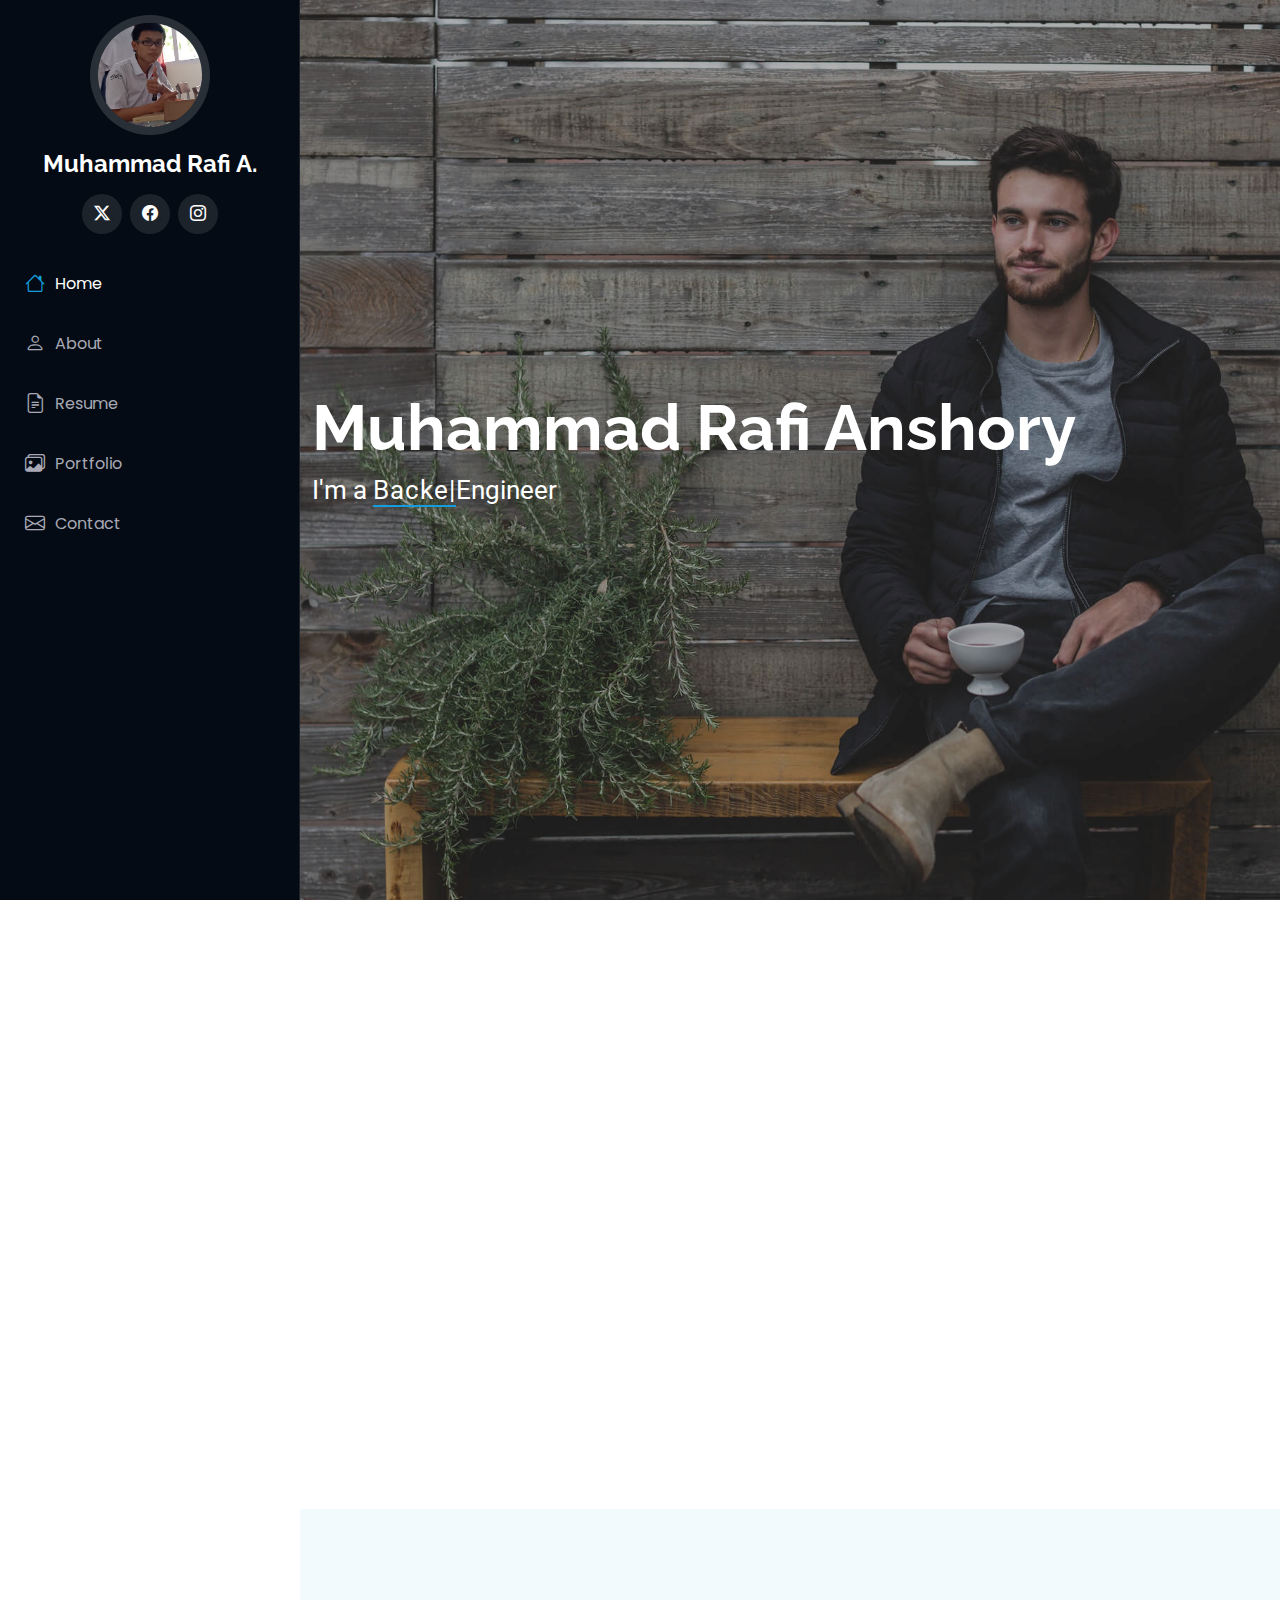
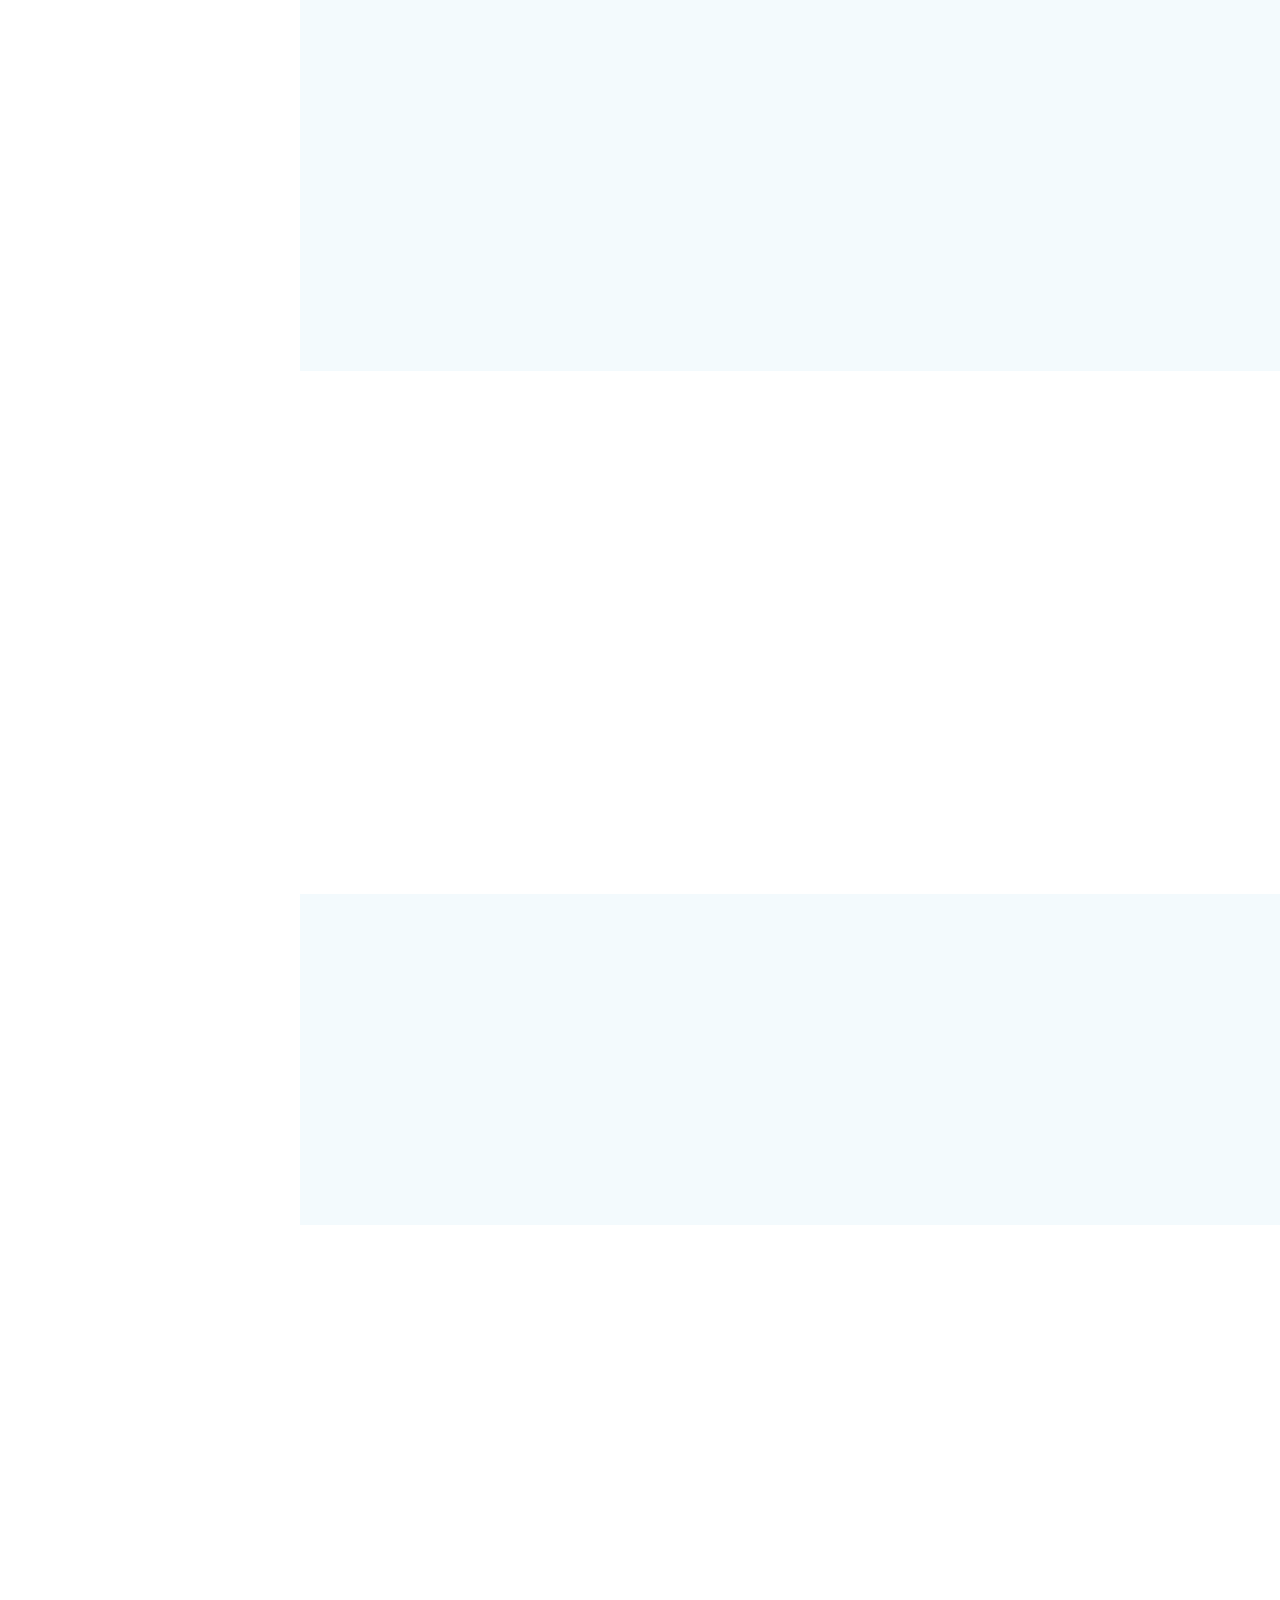
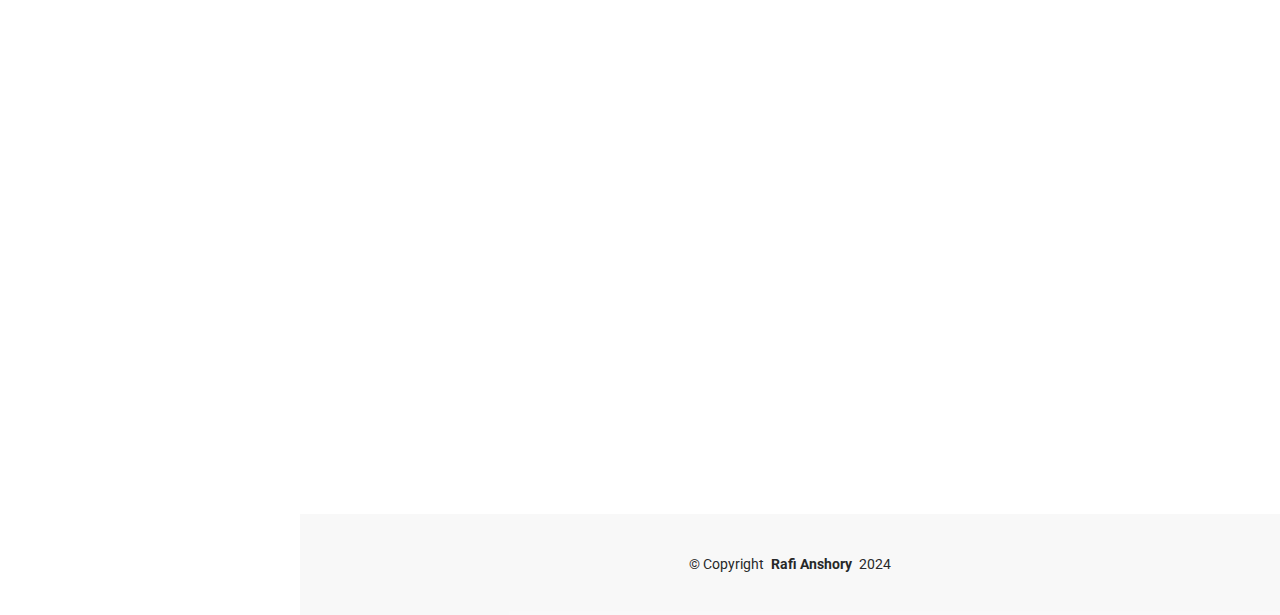
==== commit 2079ebc7: "Portfolio" ====
--- a/index.html
+++ b/index.html
@@ -4,7 +4,7 @@
 <head>
   <meta charset="utf-8">
   <meta content="width=device-width, initial-scale=1.0" name="viewport">
-  <title>Index - iPortfolio Bootstrap Template</title>
+  <title>rafians - Home</title>
   <meta content="" name="description">
   <meta content="" name="keywords">
 
@@ -27,13 +27,6 @@
   <!-- Main CSS File -->
   <link href="assets/css/main.css" rel="stylesheet">
 
-  <!-- =======================================================
-  * Template Name: iPortfolio
-  * Template URL: https://bootstrapmade.com/iportfolio-bootstrap-portfolio-websites-template/
-  * Updated: Jun 14 2024 with Bootstrap v5.3.3
-  * Author: BootstrapMade.com
-  * License: https://bootstrapmade.com/license/
-  ======================================================== -->
 </head>
 
 <body class="index-page">
@@ -42,21 +35,21 @@
     <i class="header-toggle d-xl-none bi bi-list"></i>
 
     <div class="profile-img">
-      <img src="assets/img/my-profile-img.jpg" alt="" class="img-fluid rounded-circle">
+      <img src="assets/img/profile-image.jpg" alt="" class="img-fluid rounded-circle">
     </div>
 
     <a href="index.html" class="logo d-flex align-items-center justify-content-center">
       <!-- Uncomment the line below if you also wish to use an image logo -->
       <!-- <img src="assets/img/logo.png" alt=""> -->
-      <h1 class="sitename">Alex Smith</h1>
+      <h1 class="sitename">Muhammad Rafi A.</h1>
     </a>
 
     <div class="social-links text-center">
-      <a href="#" class="twitter"><i class="bi bi-twitter-x"></i></a>
-      <a href="#" class="facebook"><i class="bi bi-facebook"></i></a>
-      <a href="#" class="instagram"><i class="bi bi-instagram"></i></a>
-      <a href="#" class="google-plus"><i class="bi bi-skype"></i></a>
-      <a href="#" class="linkedin"><i class="bi bi-linkedin"></i></a>
+      <a href="https://x.com/rafi_anshory" class="twitter"><i class="bi bi-twitter-x"></i></a>
+      <a href="https://www.facebook.com/rafi.anshory" class="facebook"><i class="bi bi-facebook"></i></a>
+      <a href="https://www.instagram.com/m.rafianshory" class="instagram"><i class="bi bi-instagram"></i></a>
+      <!-- <a href="#" class="google-plus"><i class="bi bi-skype"></i></a> -->
+      <!-- <a href="#" class="linkedin"><i class="bi bi-linkedin"></i></a> -->
     </div>
 
     <nav id="navmenu" class="navmenu">
@@ -65,7 +58,8 @@
         <li><a href="#about"><i class="bi bi-person navicon"></i> About</a></li>
         <li><a href="#resume"><i class="bi bi-file-earmark-text navicon"></i> Resume</a></li>
         <li><a href="#portfolio"><i class="bi bi-images navicon"></i> Portfolio</a></li>
-        <li><a href="#services"><i class="bi bi-hdd-stack navicon"></i> Services</a></li>
+        <!-- <li><a href="#services"><i class="bi bi-hdd-stack navicon"></i> Services</a></li> -->
+        <!-- 
         <li class="dropdown"><a href="#"><i class="bi bi-menu-button navicon"></i> <span>Dropdown</span> <i class="bi bi-chevron-down toggle-dropdown"></i></a>
           <ul>
             <li><a href="#">Dropdown 1</a></li>
@@ -83,6 +77,7 @@
             <li><a href="#">Dropdown 4</a></li>
           </ul>
         </li>
+         -->
         <li><a href="#contact"><i class="bi bi-envelope navicon"></i> Contact</a></li>
       </ul>
     </nav>
@@ -97,8 +92,8 @@
       <img src="assets/img/hero-bg.jpg" alt="" data-aos="fade-in" class="">
 
       <div class="container" data-aos="fade-up" data-aos-delay="100">
-        <h2>Alex Smith</h2>
-        <p>I'm <span class="typed" data-typed-items="Designer, Developer, Freelancer, Photographer">Designer</span><span class="typed-cursor typed-cursor--blink" aria-hidden="true"></span><span class="typed-cursor typed-cursor--blink" aria-hidden="true"></span></p>
+        <h2>Muhammad Rafi Anshory</h2>
+        <p>I'm a <span class="typed" data-typed-items="Backend, Database"></span><span class="typed-cursor typed-cursor--blink" aria-hidden="true"></span><span class="typed-cursor typed-cursor--blink" aria-hidden="true"></span>Engineer</p>
       </div>
 
     </section><!-- /Hero Section -->
@@ -109,43 +104,38 @@
       <!-- Section Title -->
       <div class="container section-title" data-aos="fade-up">
         <h2>About</h2>
-        <p>Magnam dolores commodi suscipit. Necessitatibus eius consequatur ex aliquid fuga eum quidem. Sit sint consectetur velit. Quisquam quos quisquam cupiditate. Et nemo qui impedit suscipit alias ea. Quia fugiat sit in iste officiis commodi quidem hic quas.</p>
+        <p>Hi! Saya Muhammad Rafi Anshory. Saya adalah siswa dari SMK Negeri 2 Depok yang saat ini sedang belajar di bidang jurusan Sistem Informasi, Jaringan, dan Aplikasi.</p>
       </div><!-- End Section Title -->
 
       <div class="container" data-aos="fade-up" data-aos-delay="100">
 
         <div class="row gy-4 justify-content-center">
           <div class="col-lg-4">
-            <img src="assets/img/my-profile-img.jpg" class="img-fluid" alt="">
+            <img src="assets/img/profile-image.jpg" class="img-fluid" alt="">
           </div>
           <div class="col-lg-8 content">
-            <h2>UI/UX Designer &amp; Web Developer.</h2>
+            <!-- <h2>UI/UX Designer &amp; Web Developer.</h2>
             <p class="fst-italic py-3">
               Lorem ipsum dolor sit amet, consectetur adipiscing elit, sed do eiusmod tempor incididunt ut labore et dolore
               magna aliqua.
-            </p>
+            </p> -->
             <div class="row">
               <div class="col-lg-6">
                 <ul>
-                  <li><i class="bi bi-chevron-right"></i> <strong>Birthday:</strong> <span>1 May 1995</span></li>
-                  <li><i class="bi bi-chevron-right"></i> <strong>Website:</strong> <span>www.example.com</span></li>
-                  <li><i class="bi bi-chevron-right"></i> <strong>Phone:</strong> <span>+123 456 7890</span></li>
-                  <li><i class="bi bi-chevron-right"></i> <strong>City:</strong> <span>New York, USA</span></li>
+                  <li><i class="bi bi-chevron-right"></i> <strong>Birthday:</strong> <span>25 April 2006</span></li>
+                  <li><i class="bi bi-chevron-right"></i> <strong>Website:</strong> <span>rafians.sija-bridge.tech</span></li>
+                  <li><i class="bi bi-chevron-right"></i> <strong>City:</strong> <span>Yogyakarta, Indonesia</span></li>
                 </ul>
               </div>
               <div class="col-lg-6">
                 <ul>
-                  <li><i class="bi bi-chevron-right"></i> <strong>Age:</strong> <span>30</span></li>
-                  <li><i class="bi bi-chevron-right"></i> <strong>Degree:</strong> <span>Master</span></li>
-                  <li><i class="bi bi-chevron-right"></i> <strong>Email:</strong> <span>email@example.com</span></li>
-                  <li><i class="bi bi-chevron-right"></i> <strong>Freelance:</strong> <span>Available</span></li>
+                  <li><i class="bi bi-chevron-right"></i> <strong>Age:</strong> <span>18</span></li>
+                  <!-- <li><i class="bi bi-chevron-right"></i> <strong>Degree:</strong> <span>Master</span></li> -->
+                  <li><i class="bi bi-chevron-right"></i> <strong>Email:</strong> <span>mrafianshory@gmail.com</span></li>
+                  <!-- <li><i class="bi bi-chevron-right"></i> <strong>Freelance:</strong> <span>Available</span></li> -->
                 </ul>
               </div>
             </div>
-            <p class="py-3">
-              Officiis eligendi itaque labore et dolorum mollitia officiis optio vero. Quisquam sunt adipisci omnis et ut. Nulla accusantium dolor incidunt officia tempore. Et eius omnis.
-              Cupiditate ut dicta maxime officiis quidem quia. Sed et consectetur qui quia repellendus itaque neque.
-            </p>
           </div>
         </div>
 
@@ -153,7 +143,8 @@
 
     </section><!-- /About Section -->
 
-    <!-- Stats Section -->
+    <!-- (Stats Section) -->
+    <!--
     <section id="stats" class="stats section">
 
       <div class="container" data-aos="fade-up" data-aos-delay="100">
@@ -166,7 +157,7 @@
               <span data-purecounter-start="0" data-purecounter-end="232" data-purecounter-duration="1" class="purecounter"></span>
               <p><strong>Happy Clients</strong> <span>consequuntur quae</span></p>
             </div>
-          </div><!-- End Stats Item -->
+          </div>
 
           <div class="col-lg-3 col-md-6">
             <div class="stats-item">
@@ -174,7 +165,7 @@
               <span data-purecounter-start="0" data-purecounter-end="521" data-purecounter-duration="1" class="purecounter"></span>
               <p><strong>Projects</strong> <span>adipisci atque cum quia aut</span></p>
             </div>
-          </div><!-- End Stats Item -->
+          </div>
 
           <div class="col-lg-3 col-md-6">
             <div class="stats-item">
@@ -182,7 +173,7 @@
               <span data-purecounter-start="0" data-purecounter-end="1453" data-purecounter-duration="1" class="purecounter"></span>
               <p><strong>Hours Of Support</strong> <span>aut commodi quaerat</span></p>
             </div>
-          </div><!-- End Stats Item -->
+          </div>
 
           <div class="col-lg-3 col-md-6">
             <div class="stats-item">
@@ -190,21 +181,25 @@
               <span data-purecounter-start="0" data-purecounter-end="32" data-purecounter-duration="1" class="purecounter"></span>
               <p><strong>Hard Workers</strong> <span>rerum asperiores dolor</span></p>
             </div>
-          </div><!-- End Stats Item -->
+          </div>
 
         </div>
 
       </div>
 
-    </section><!-- /Stats Section -->
-
+    </section>
+
+    (/Stats Section)
+    -->
+    
+    
     <!-- Skills Section -->
     <section id="skills" class="skills section">
 
       <!-- Section Title -->
       <div class="container section-title" data-aos="fade-up">
         <h2>Skills</h2>
-        <p>Necessitatibus eius consequatur ex aliquid fuga eum quidem sint consectetur velit</p>
+        <p>Skill yang sudah saya pelajari sejauh ini.</p>
       </div><!-- End Section Title -->
 
       <div class="container" data-aos="fade-up" data-aos-delay="100">
@@ -214,50 +209,52 @@
           <div class="col-lg-6">
 
             <div class="progress">
-              <span class="skill"><span>HTML</span> <i class="val">100%</i></span>
+              <span class="skill"><span>HTML</span> <i class="val">60%</i></span>
               <div class="progress-bar-wrap">
-                <div class="progress-bar" role="progressbar" aria-valuenow="100" aria-valuemin="0" aria-valuemax="100"></div>
-              </div>
-            </div><!-- End Skills Item -->
+                <div class="progress-bar" role="progressbar" aria-valuenow="60" aria-valuemin="0" aria-valuemax="100"></div>
+              </div>
+            </div>
 
             <div class="progress">
-              <span class="skill"><span>CSS</span> <i class="val">90%</i></span>
+              <span class="skill"><span>CSS</span> <i class="val">50%</i></span>
               <div class="progress-bar-wrap">
-                <div class="progress-bar" role="progressbar" aria-valuenow="90" aria-valuemin="0" aria-valuemax="100"></div>
-              </div>
-            </div><!-- End Skills Item -->
+                <div class="progress-bar" role="progressbar" aria-valuenow="50" aria-valuemin="0" aria-valuemax="100"></div>
+              </div>
+            </div>
 
             <div class="progress">
-              <span class="skill"><span>JavaScript</span> <i class="val">75%</i></span>
+              <span class="skill"><span>JavaScript</span> <i class="val">30%</i></span>
               <div class="progress-bar-wrap">
-                <div class="progress-bar" role="progressbar" aria-valuenow="75" aria-valuemin="0" aria-valuemax="100"></div>
-              </div>
-            </div><!-- End Skills Item -->
+                <div class="progress-bar" role="progressbar" aria-valuenow="30" aria-valuemin="0" aria-valuemax="100"></div>
+              </div>
+            </div>
 
           </div>
 
           <div class="col-lg-6">
 
             <div class="progress">
-              <span class="skill"><span>PHP</span> <i class="val">80%</i></span>
+              <span class="skill"><span>PHP</span> <i class="val">30%</i></span>
               <div class="progress-bar-wrap">
-                <div class="progress-bar" role="progressbar" aria-valuenow="80" aria-valuemin="0" aria-valuemax="100"></div>
-              </div>
-            </div><!-- End Skills Item -->
+                <div class="progress-bar" role="progressbar" aria-valuenow="30" aria-valuemin="0" aria-valuemax="100"></div>
+              </div>
+            </div>
 
             <div class="progress">
-              <span class="skill"><span>WordPress/CMS</span> <i class="val">90%</i></span>
+              <span class="skill"><span>WordPress</span> <i class="val">50%</i></span>
               <div class="progress-bar-wrap">
-                <div class="progress-bar" role="progressbar" aria-valuenow="90" aria-valuemin="0" aria-valuemax="100"></div>
-              </div>
-            </div><!-- End Skills Item -->
-
+                <div class="progress-bar" role="progressbar" aria-valuenow="50" aria-valuemin="0" aria-valuemax="100"></div>
+              </div>
+            </div>
+
+            <!-- 
             <div class="progress">
               <span class="skill"><span>Photoshop</span> <i class="val">55%</i></span>
               <div class="progress-bar-wrap">
                 <div class="progress-bar" role="progressbar" aria-valuenow="55" aria-valuemin="0" aria-valuemax="100"></div>
               </div>
-            </div><!-- End Skills Item -->
+            </div>
+             -->
 
           </div>
 
@@ -273,7 +270,6 @@
       <!-- Section Title -->
       <div class="container section-title" data-aos="fade-up">
         <h2>Resume</h2>
-        <p>Magnam dolores commodi suscipit. Necessitatibus eius consequatur ex aliquid fuga eum quidem. Sit sint consectetur velit. Quisquam quos quisquam cupiditate. Et nemo qui impedit suscipit alias ea. Quia fugiat sit in iste officiis commodi quidem hic quas.</p>
       </div><!-- End Section Title -->
 
       <div class="container">
@@ -281,36 +277,40 @@
         <div class="row">
 
           <div class="col-lg-6" data-aos="fade-up" data-aos-delay="100">
-            <h3 class="resume-title">Sumary</h3>
+            <h3 class="resume-title">Summary</h3>
 
             <div class="resume-item pb-0">
-              <h4>Brandon Johnson</h4>
-              <p><em>Innovative and deadline-driven Graphic Designer with 3+ years of experience designing and developing user-centered digital/print marketing material from initial concept to final, polished deliverable.</em></p>
+              <h4>Muhammad Rafi Anshory</h4>
+              <p><em>Siswa dari SMK Negeri 2 Depok yang belajar di bidang Sistem Informasi, Jaringan, dan Aplikasi</em></p>
               <ul>
-                <li>Portland par 127,Orlando, FL</li>
-                <li>(123) 456-7891</li>
-                <li>alice.barkley@example.com</li>
+                <!-- <li>SMK Negeri 2 Depok, Mrican, Caturtunggal</li> -->
+                <li>+62 896-2967-2544</li>
+                <li>mrafianshory@gmail.com</li>
               </ul>
             </div><!-- Edn Resume Item -->
 
+          </div>
+
+          <div class="col-lg-6" data-aos="fade-up" data-aos-delay="200">
+
             <h3 class="resume-title">Education</h3>
             <div class="resume-item">
-              <h4>Master of Fine Arts &amp; Graphic Design</h4>
-              <h5>2015 - 2016</h5>
-              <p><em>Rochester Institute of Technology, Rochester, NY</em></p>
-              <p>Qui deserunt veniam. Et sed aliquam labore tempore sed quisquam iusto autem sit. Ea vero voluptatum qui ut dignissimos deleniti nerada porti sand markend</p>
-            </div><!-- Edn Resume Item -->
-
-            <div class="resume-item">
+              <h4>Sistem Informasi, Jaringan, dan Aplikasi</h4>
+              <h5>2022 - 2024</h5>
+              <p><em>SMK Negeri 2 Depok, Mrican, Caturtunggal</em></p>
+              <p>Mempelajari Jaringan Komputer, Sistem Komputer, Pemrograman, Analisis dan Visualisasi Data pada bidang jurusan ini.</p>
+            </div>
+
+            <!-- <div class="resume-item">
               <h4>Bachelor of Fine Arts &amp; Graphic Design</h4>
               <h5>2010 - 2014</h5>
               <p><em>Rochester Institute of Technology, Rochester, NY</em></p>
               <p>Quia nobis sequi est occaecati aut. Repudiandae et iusto quae reiciendis et quis Eius vel ratione eius unde vitae rerum voluptates asperiores voluptatem Earum molestiae consequatur neque etlon sader mart dila</p>
-            </div><!-- Edn Resume Item -->
-
-          </div>
-
-          <div class="col-lg-6" data-aos="fade-up" data-aos-delay="200">
+            </div> -->
+
+          </div>
+
+          <!-- <div class="col-lg-6" data-aos="fade-up" data-aos-delay="200">
             <h3 class="resume-title">Professional Experience</h3>
             <div class="resume-item">
               <h4>Senior graphic design specialist</h4>
@@ -322,7 +322,7 @@
                 <li>Supervise the assessment of all graphic materials in order to ensure quality and accuracy of the design</li>
                 <li>Oversee the efficient use of production project budgets ranging from $2,000 - $25,000</li>
               </ul>
-            </div><!-- Edn Resume Item -->
+            </div>
 
             <div class="resume-item">
               <h4>Graphic design specialist</h4>
@@ -334,7 +334,7 @@
                 <li>Recommended and consulted with clients on the most appropriate graphic design</li>
                 <li>Created 4+ design presentations and proposals a month for clients and account managers</li>
               </ul>
-            </div><!-- Edn Resume Item -->
+            </div> -->
 
           </div>
 
@@ -350,60 +350,58 @@
       <!-- Section Title -->
       <div class="container section-title" data-aos="fade-up">
         <h2>Portfolio</h2>
-        <p>Magnam dolores commodi suscipit. Necessitatibus eius consequatur ex aliquid fuga eum quidem. Sit sint consectetur velit. Quisquam quos quisquam cupiditate. Et nemo qui impedit suscipit alias ea. Quia fugiat sit in iste officiis commodi quidem hic quas.</p>
       </div><!-- End Section Title -->
 
       <div class="container">
 
         <div class="isotope-layout" data-default-filter="*" data-layout="masonry" data-sort="original-order">
 
+          <!-- Portofolio Filters -->
           <ul class="portfolio-filters isotope-filters" data-aos="fade-up" data-aos-delay="100">
             <li data-filter="*" class="filter-active">All</li>
             <li data-filter=".filter-app">App</li>
-            <li data-filter=".filter-product">Product</li>
-            <li data-filter=".filter-branding">Branding</li>
-            <li data-filter=".filter-books">Books</li>
-          </ul><!-- End Portfolio Filters -->
+            <li data-filter=".filter-product">Certificate</li>
+          </ul>
 
           <div class="row gy-4 isotope-container" data-aos="fade-up" data-aos-delay="200">
 
             <div class="col-lg-4 col-md-6 portfolio-item isotope-item filter-app">
               <div class="portfolio-content h-100">
-                <img src="assets/img/portfolio/app-1.jpg" class="img-fluid" alt="">
-                <div class="portfolio-info">
-                  <h4>App 1</h4>
-                  <p>Lorem ipsum, dolor sit amet consectetur</p>
-                  <a href="assets/img/portfolio/app-1.jpg" title="App 1" data-gallery="portfolio-gallery-app" class="glightbox preview-link"><i class="bi bi-zoom-in"></i></a>
-                  <a href="portfolio-details.html" title="More Details" class="details-link"><i class="bi bi-link-45deg"></i></a>
-                </div>
-              </div>
-            </div><!-- End Portfolio Item -->
+                <img src="assets/img/portfolio/Adariyah-1.png" class="img-fluid" alt="">
+                <div class="portfolio-info">
+                  <h4>Adariyah</h4>
+                  <p>Aplikasi peminjaman barang-barang masjid</p>
+                  <a href="assets/img/portfolio/Adariyah-1.png" title="Adariyah" data-gallery="portfolio-gallery-app" class="glightbox preview-link"><i class="bi bi-zoom-in"></i></a>
+                  <a href="project-details/1.html" title="More Details" class="details-link"><i class="bi bi-link-45deg"></i></a>
+                </div>
+              </div>
+            </div>
 
             <div class="col-lg-4 col-md-6 portfolio-item isotope-item filter-product">
               <div class="portfolio-content h-100">
-                <img src="assets/img/portfolio/product-1.jpg" class="img-fluid" alt="">
-                <div class="portfolio-info">
-                  <h4>Product 1</h4>
-                  <p>Lorem ipsum, dolor sit amet consectetur</p>
-                  <a href="assets/img/portfolio/product-1.jpg" title="Product 1" data-gallery="portfolio-gallery-product" class="glightbox preview-link"><i class="bi bi-zoom-in"></i></a>
-                  <a href="portfolio-details.html" title="More Details" class="details-link"><i class="bi bi-link-45deg"></i></a>
-                </div>
-              </div>
-            </div><!-- End Portfolio Item -->
-
-            <div class="col-lg-4 col-md-6 portfolio-item isotope-item filter-branding">
+                <img src="assets/img/portfolio/Sertifikat TOEFL.jpg" class="img-fluid" alt="">
+                <div class="portfolio-info">
+                  <h4>TOEFL Certificate</h4>
+                  <p>Sertifikat TOEFL</p>
+                  <a href="assets/img/portfolio/Sertifikat TOEFL.jpg" title="Sertifikat TOEFL" data-gallery="portfolio-gallery-product" class="glightbox preview-link"><i class="bi bi-zoom-in"></i></a>
+                  <a href="project-details/2.html" title="More Details" class="details-link"><i class="bi bi-link-45deg"></i></a>
+                </div>
+              </div>
+            </div>
+
+            <!-- <div class="col-lg-4 col-md-6 portfolio-item isotope-item filter-app">
               <div class="portfolio-content h-100">
                 <img src="assets/img/portfolio/branding-1.jpg" class="img-fluid" alt="">
                 <div class="portfolio-info">
-                  <h4>Branding 1</h4>
-                  <p>Lorem ipsum, dolor sit amet consectetur</p>
+                  <h4>Anshor Tech WordPress</h4>
+                  <p>WordPress Website Toko Elektronik</p>
                   <a href="assets/img/portfolio/branding-1.jpg" title="Branding 1" data-gallery="portfolio-gallery-branding" class="glightbox preview-link"><i class="bi bi-zoom-in"></i></a>
-                  <a href="portfolio-details.html" title="More Details" class="details-link"><i class="bi bi-link-45deg"></i></a>
-                </div>
-              </div>
-            </div><!-- End Portfolio Item -->
-
-            <div class="col-lg-4 col-md-6 portfolio-item isotope-item filter-books">
+                  <a href="/project-details/portfolio-details.html" title="More Details" class="details-link"><i class="bi bi-link-45deg"></i></a>
+                </div>
+              </div>
+            </div> -->
+
+            <!-- <div class="col-lg-4 col-md-6 portfolio-item isotope-item filter-books">
               <div class="portfolio-content h-100">
                 <img src="assets/img/portfolio/books-1.jpg" class="img-fluid" alt="">
                 <div class="portfolio-info">
@@ -413,9 +411,9 @@
                   <a href="portfolio-details.html" title="More Details" class="details-link"><i class="bi bi-link-45deg"></i></a>
                 </div>
               </div>
-            </div><!-- End Portfolio Item -->
-
-            <div class="col-lg-4 col-md-6 portfolio-item isotope-item filter-app">
+            </div> -->
+
+            <!-- <div class="col-lg-4 col-md-6 portfolio-item isotope-item filter-app">
               <div class="portfolio-content h-100">
                 <img src="assets/img/portfolio/app-2.jpg" class="img-fluid" alt="">
                 <div class="portfolio-info">
@@ -425,9 +423,9 @@
                   <a href="portfolio-details.html" title="More Details" class="details-link"><i class="bi bi-link-45deg"></i></a>
                 </div>
               </div>
-            </div><!-- End Portfolio Item -->
-
-            <div class="col-lg-4 col-md-6 portfolio-item isotope-item filter-product">
+            </div> -->
+
+            <!-- <div class="col-lg-4 col-md-6 portfolio-item isotope-item filter-product">
               <div class="portfolio-content h-100">
                 <img src="assets/img/portfolio/product-2.jpg" class="img-fluid" alt="">
                 <div class="portfolio-info">
@@ -437,9 +435,9 @@
                   <a href="portfolio-details.html" title="More Details" class="details-link"><i class="bi bi-link-45deg"></i></a>
                 </div>
               </div>
-            </div><!-- End Portfolio Item -->
-
-            <div class="col-lg-4 col-md-6 portfolio-item isotope-item filter-branding">
+            </div> -->
+
+            <!-- <div class="col-lg-4 col-md-6 portfolio-item isotope-item filter-branding">
               <div class="portfolio-content h-100">
                 <img src="assets/img/portfolio/branding-2.jpg" class="img-fluid" alt="">
                 <div class="portfolio-info">
@@ -449,9 +447,9 @@
                   <a href="portfolio-details.html" title="More Details" class="details-link"><i class="bi bi-link-45deg"></i></a>
                 </div>
               </div>
-            </div><!-- End Portfolio Item -->
-
-            <div class="col-lg-4 col-md-6 portfolio-item isotope-item filter-books">
+            </div> -->
+
+            <!-- <div class="col-lg-4 col-md-6 portfolio-item isotope-item filter-books">
               <div class="portfolio-content h-100">
                 <img src="assets/img/portfolio/books-2.jpg" class="img-fluid" alt="">
                 <div class="portfolio-info">
@@ -461,9 +459,9 @@
                   <a href="portfolio-details.html" title="More Details" class="details-link"><i class="bi bi-link-45deg"></i></a>
                 </div>
               </div>
-            </div><!-- End Portfolio Item -->
-
-            <div class="col-lg-4 col-md-6 portfolio-item isotope-item filter-app">
+            </div> -->
+
+            <!-- <div class="col-lg-4 col-md-6 portfolio-item isotope-item filter-app">
               <div class="portfolio-content h-100">
                 <img src="assets/img/portfolio/app-3.jpg" class="img-fluid" alt="">
                 <div class="portfolio-info">
@@ -473,9 +471,9 @@
                   <a href="portfolio-details.html" title="More Details" class="details-link"><i class="bi bi-link-45deg"></i></a>
                 </div>
               </div>
-            </div><!-- End Portfolio Item -->
-
-            <div class="col-lg-4 col-md-6 portfolio-item isotope-item filter-product">
+            </div> -->
+
+            <!-- <div class="col-lg-4 col-md-6 portfolio-item isotope-item filter-product">
               <div class="portfolio-content h-100">
                 <img src="assets/img/portfolio/product-3.jpg" class="img-fluid" alt="">
                 <div class="portfolio-info">
@@ -485,9 +483,9 @@
                   <a href="portfolio-details.html" title="More Details" class="details-link"><i class="bi bi-link-45deg"></i></a>
                 </div>
               </div>
-            </div><!-- End Portfolio Item -->
-
-            <div class="col-lg-4 col-md-6 portfolio-item isotope-item filter-branding">
+            </div> -->
+
+            <!-- <div class="col-lg-4 col-md-6 portfolio-item isotope-item filter-branding">
               <div class="portfolio-content h-100">
                 <img src="assets/img/portfolio/branding-3.jpg" class="img-fluid" alt="">
                 <div class="portfolio-info">
@@ -497,9 +495,9 @@
                   <a href="portfolio-details.html" title="More Details" class="details-link"><i class="bi bi-link-45deg"></i></a>
                 </div>
               </div>
-            </div><!-- End Portfolio Item -->
-
-            <div class="col-lg-4 col-md-6 portfolio-item isotope-item filter-books">
+            </div> -->
+
+            <!-- <div class="col-lg-4 col-md-6 portfolio-item isotope-item filter-books">
               <div class="portfolio-content h-100">
                 <img src="assets/img/portfolio/books-3.jpg" class="img-fluid" alt="">
                 <div class="portfolio-info">
@@ -509,7 +507,7 @@
                   <a href="portfolio-details.html" title="More Details" class="details-link"><i class="bi bi-link-45deg"></i></a>
                 </div>
               </div>
-            </div><!-- End Portfolio Item -->
+            </div> -->
 
           </div><!-- End Portfolio Container -->
 
@@ -520,13 +518,12 @@
     </section><!-- /Portfolio Section -->
 
     <!-- Services Section -->
-    <section id="services" class="services section">
-
-      <!-- Section Title -->
+    <!-- <section id="services" class="services section">
+
       <div class="container section-title" data-aos="fade-up">
         <h2>Services</h2>
         <p>Magnam dolores commodi suscipit. Necessitatibus eius consequatur ex aliquid fuga eum quidem. Sit sint consectetur velit. Quisquam quos quisquam cupiditate. Et nemo qui impedit suscipit alias ea. Quia fugiat sit in iste officiis commodi quidem hic quas.</p>
-      </div><!-- End Section Title -->
+      </div>
 
       <div class="container">
 
@@ -539,7 +536,6 @@
               <p class="description">Voluptatum deleniti atque corrupti quos dolores et quas molestias excepturi sint occaecati cupiditate non provident</p>
             </div>
           </div>
-          <!-- End Service Item -->
 
           <div class="col-lg-4 col-md-6 service-item d-flex" data-aos="fade-up" data-aos-delay="200">
             <div class="icon flex-shrink-0"><i class="bi bi-card-checklist"></i></div>
@@ -547,7 +543,7 @@
               <h4 class="title"><a href="service-details.html" class="stretched-link">Dolor Sitema</a></h4>
               <p class="description">Minim veniam, quis nostrud exercitation ullamco laboris nisi ut aliquip ex ea commodo consequat tarad limino ata</p>
             </div>
-          </div><!-- End Service Item -->
+          </div>
 
           <div class="col-lg-4 col-md-6 service-item d-flex" data-aos="fade-up" data-aos-delay="300">
             <div class="icon flex-shrink-0"><i class="bi bi-bar-chart"></i></div>
@@ -555,7 +551,7 @@
               <h4 class="title"><a href="service-details.html" class="stretched-link">Sed ut perspiciatis</a></h4>
               <p class="description">Duis aute irure dolor in reprehenderit in voluptate velit esse cillum dolore eu fugiat nulla pariatur</p>
             </div>
-          </div><!-- End Service Item -->
+          </div>
 
           <div class="col-lg-4 col-md-6 service-item d-flex" data-aos="fade-up" data-aos-delay="400">
             <div class="icon flex-shrink-0"><i class="bi bi-binoculars"></i></div>
@@ -563,7 +559,7 @@
               <h4 class="title"><a href="service-details.html" class="stretched-link">Magni Dolores</a></h4>
               <p class="description">Excepteur sint occaecat cupidatat non proident, sunt in culpa qui officia deserunt mollit anim id est laborum</p>
             </div>
-          </div><!-- End Service Item -->
+          </div>
 
           <div class="col-lg-4 col-md-6 service-item d-flex" data-aos="fade-up" data-aos-delay="500">
             <div class="icon flex-shrink-0"><i class="bi bi-brightness-high"></i></div>
@@ -571,7 +567,7 @@
               <h4 class="title"><a href="service-details.html" class="stretched-link">Nemo Enim</a></h4>
               <p class="description">At vero eos et accusamus et iusto odio dignissimos ducimus qui blanditiis praesentium voluptatum deleniti atque</p>
             </div>
-          </div><!-- End Service Item -->
+          </div>
 
           <div class="col-lg-4 col-md-6 service-item d-flex" data-aos="fade-up" data-aos-delay="600">
             <div class="icon flex-shrink-0"><i class="bi bi-calendar4-week"></i></div>
@@ -579,22 +575,22 @@
               <h4 class="title"><a href="service-details.html" class="stretched-link">Eiusmod Tempor</a></h4>
               <p class="description">Et harum quidem rerum facilis est et expedita distinctio. Nam libero tempore, cum soluta nobis est eligendi</p>
             </div>
-          </div><!-- End Service Item -->
+          </div>
 
         </div>
 
       </div>
 
-    </section><!-- /Services Section -->
+    </section> -->
 
     <!-- Testimonials Section -->
+    <!--
     <section id="testimonials" class="testimonials section">
 
-      <!-- Section Title -->
       <div class="container section-title" data-aos="fade-up">
         <h2>Testimonials</h2>
         <p>Necessitatibus eius consequatur ex aliquid fuga eum quidem sint consectetur velit</p>
-      </div><!-- End Section Title -->
+      </div>
 
       <div class="container" data-aos="fade-up" data-aos-delay="100">
 
@@ -637,7 +633,7 @@
                 <h3>Saul Goodman</h3>
                 <h4>Ceo &amp; Founder</h4>
               </div>
-            </div><!-- End testimonial item -->
+            </div>
 
             <div class="swiper-slide">
               <div class="testimonial-item">
@@ -650,7 +646,7 @@
                 <h3>Sara Wilsson</h3>
                 <h4>Designer</h4>
               </div>
-            </div><!-- End testimonial item -->
+            </div>
 
             <div class="swiper-slide">
               <div class="testimonial-item">
@@ -663,7 +659,7 @@
                 <h3>Jena Karlis</h3>
                 <h4>Store Owner</h4>
               </div>
-            </div><!-- End testimonial item -->
+            </div>
 
             <div class="swiper-slide">
               <div class="testimonial-item">
@@ -676,7 +672,7 @@
                 <h3>Matt Brandon</h3>
                 <h4>Freelancer</h4>
               </div>
-            </div><!-- End testimonial item -->
+            </div>
 
             <div class="swiper-slide">
               <div class="testimonial-item">
@@ -689,7 +685,7 @@
                 <h3>John Larson</h3>
                 <h4>Entrepreneur</h4>
               </div>
-            </div><!-- End testimonial item -->
+            </div>
 
           </div>
           <div class="swiper-pagination"></div>
@@ -697,7 +693,8 @@
 
       </div>
 
-    </section><!-- /Testimonials Section -->
+    </section>
+     -->
 
     <!-- Contact Section -->
     <section id="contact" class="contact section">
@@ -705,45 +702,45 @@
       <!-- Section Title -->
       <div class="container section-title" data-aos="fade-up">
         <h2>Contact</h2>
-        <p>Necessitatibus eius consequatur ex aliquid fuga eum quidem sint consectetur velit</p>
       </div><!-- End Section Title -->
 
       <div class="container" data-aos="fade-up" data-aos-delay="100">
 
         <div class="row gy-4">
 
-          <div class="col-lg-5">
+          <div class="col-lg-12">
 
             <div class="info-wrap">
               <div class="info-item d-flex" data-aos="fade-up" data-aos-delay="200">
                 <i class="bi bi-geo-alt flex-shrink-0"></i>
                 <div>
                   <h3>Address</h3>
-                  <p>A108 Adam Street, New York, NY 535022</p>
+                  <p>Perum. Pertamina, Purwomartani, Kalasan, Sleman, Yogyakarta</p>
                 </div>
               </div><!-- End Info Item -->
 
               <div class="info-item d-flex" data-aos="fade-up" data-aos-delay="300">
                 <i class="bi bi-telephone flex-shrink-0"></i>
                 <div>
-                  <h3>Call Us</h3>
-                  <p>+1 5589 55488 55</p>
+                  <h3>Call Me</h3>
+                  <p>+62 896-2967-2544</p>
                 </div>
               </div><!-- End Info Item -->
 
               <div class="info-item d-flex" data-aos="fade-up" data-aos-delay="400">
                 <i class="bi bi-envelope flex-shrink-0"></i>
                 <div>
-                  <h3>Email Us</h3>
-                  <p>info@example.com</p>
+                  <h3>Email Me</h3>
+                  <p>mrafianshory@gmail.com</p>
                 </div>
               </div><!-- End Info Item -->
 
-              <iframe src="https://www.google.com/maps/embed?pb=!1m14!1m8!1m3!1d48389.78314118045!2d-74.006138!3d40.710059!3m2!1i1024!2i768!4f13.1!3m3!1m2!1s0x89c25a22a3bda30d%3A0xb89d1fe6bc499443!2sDowntown%20Conference%20Center!5e0!3m2!1sen!2sus!4v1676961268712!5m2!1sen!2sus" frameborder="0" style="border:0; width: 100%; height: 270px;" allowfullscreen="" loading="lazy" referrerpolicy="no-referrer-when-downgrade"></iframe>
-            </div>
-          </div>
-
-          <div class="col-lg-7">
+              <iframe src="https://www.google.com/maps/embed?pb=!1m18!1m12!1m3!1d573.8521603793271!2d110.45077018922339!3d-7.745580190414878!2m3!1f0!2f0!3f0!3m2!1i1024!2i768!4f13.1!3m3!1m2!1s0x2e7a5bd0641011d5%3A0x9f69ed463c8c1961!2sRumah!5e0!3m2!1sen!2sid!4v1718887126006!5m2!1sen!2sid" frameborder="0" width="100%" height="300px" style="border:0;" allowfullscreen="" loading="lazy" referrerpolicy="no-referrer-when-downgrade"></iframe>
+              <!-- <iframe src="https://www.google.com/maps/embed?pb=!1m14!1m8!1m3!1d48389.78314118045!2d-74.006138!3d40.710059!3m2!1i1024!2i768!4f13.1!3m3!1m2!1s0x89c25a22a3bda30d%3A0xb89d1fe6bc499443!2sDowntown%20Conference%20Center!5e0!3m2!1sen!2sus!4v1676961268712!5m2!1sen!2sus" frameborder="0" style="border:0; width: 100%; height: 270px;" allowfullscreen="" loading="lazy" referrerpolicy="no-referrer-when-downgrade"></iframe> -->
+            </div>
+          </div>
+
+          <!-- <div class="col-lg-7">
             <form action="forms/contact.php" method="post" class="php-email-form" data-aos="fade-up" data-aos-delay="200">
               <div class="row gy-4">
 
@@ -777,7 +774,8 @@
 
               </div>
             </form>
-          </div><!-- End Contact Form -->
+          </div> -->
+          <!-- End Contact Form -->
 
         </div>
 
@@ -791,15 +789,11 @@
 
     <div class="container">
       <div class="copyright text-center ">
-        <p>© <span>Copyright</span> <strong class="px-1 sitename">iPortfolio</strong> <span>All Rights Reserved</span></p>
-      </div>
-      <div class="credits">
-        <!-- All the links in the footer should remain intact. -->
-        <!-- You can delete the links only if you've purchased the pro version. -->
-        <!-- Licensing information: https://bootstrapmade.com/license/ -->
-        <!-- Purchase the pro version with working PHP/AJAX contact form: [buy-url] -->
+        <p>© <span>Copyright</span> <strong class="px-1 sitename">Rafi Anshory</strong> <span>2024</span></p>
+      </div>
+      <!-- <div class="credits">
         Designed by <a href="https://bootstrapmade.com/">BootstrapMade</a>
-      </div>
+      </div> -->
     </div>
 
   </footer>
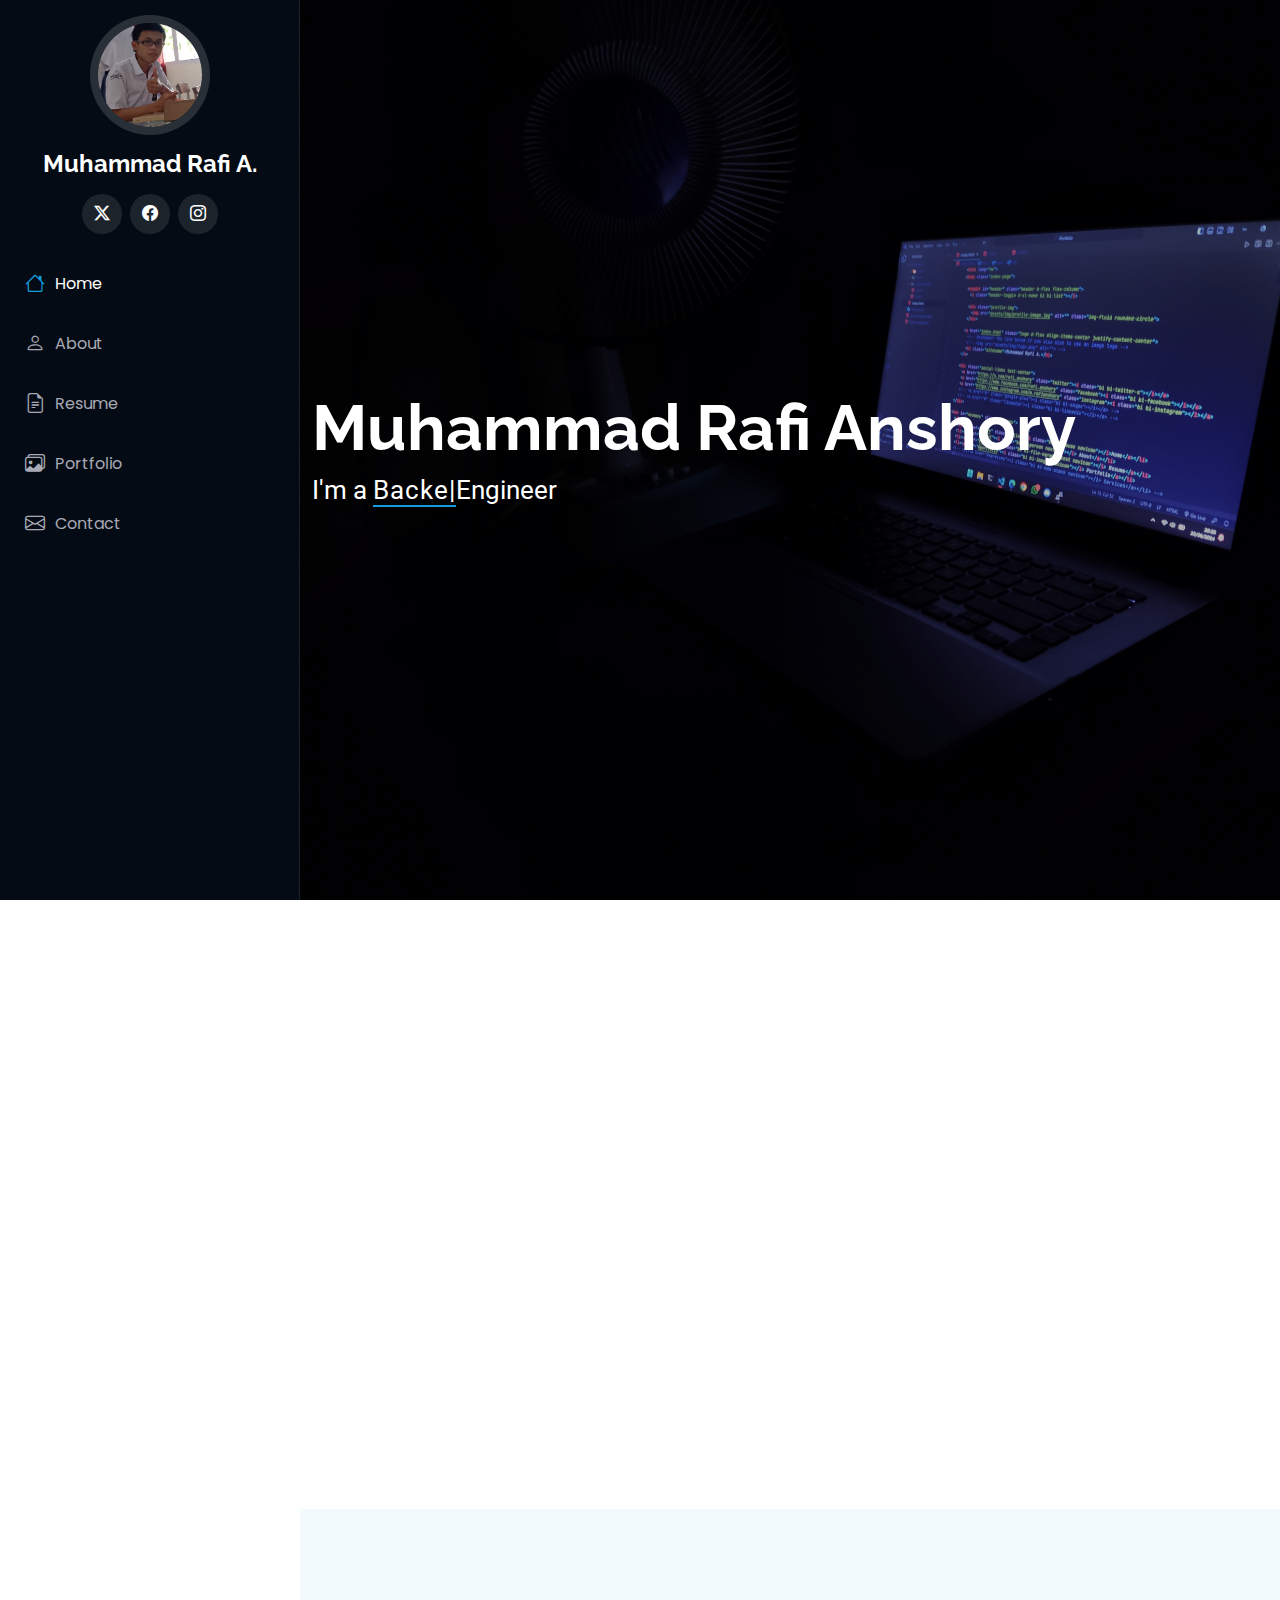
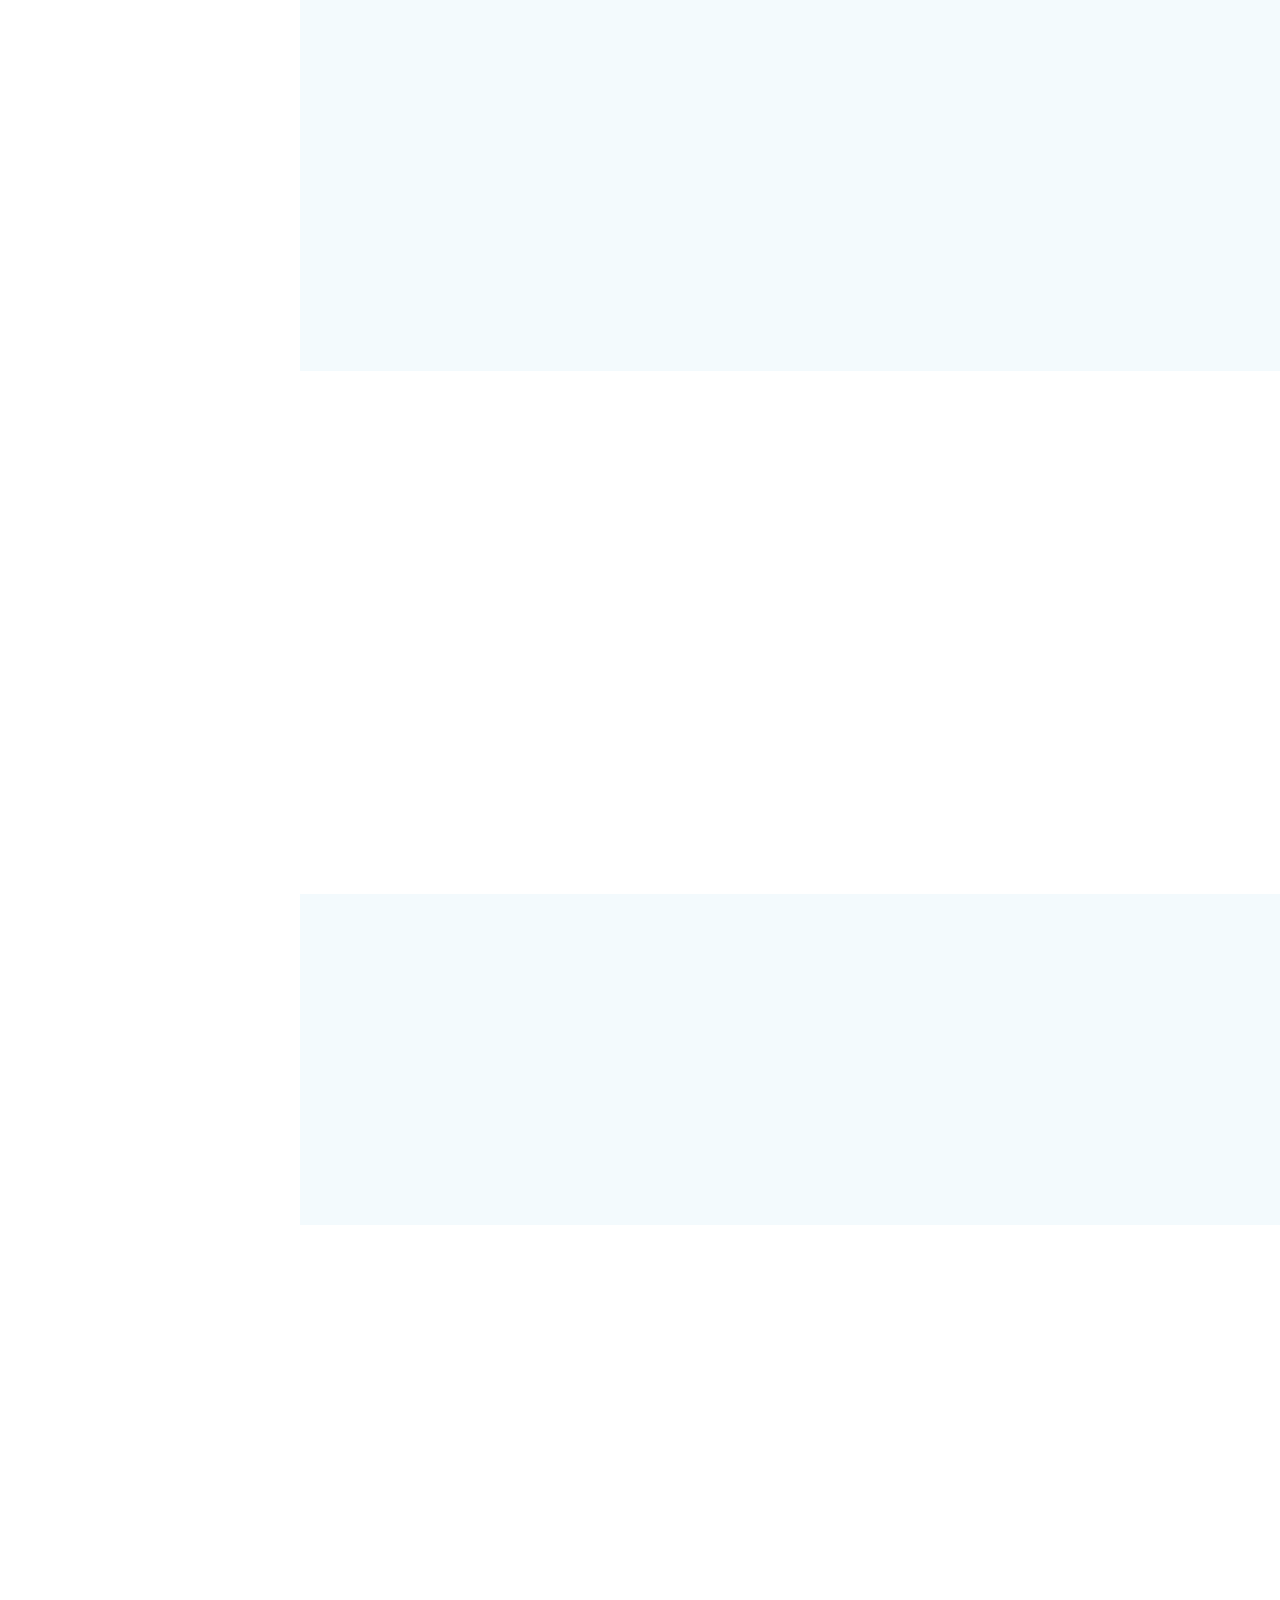
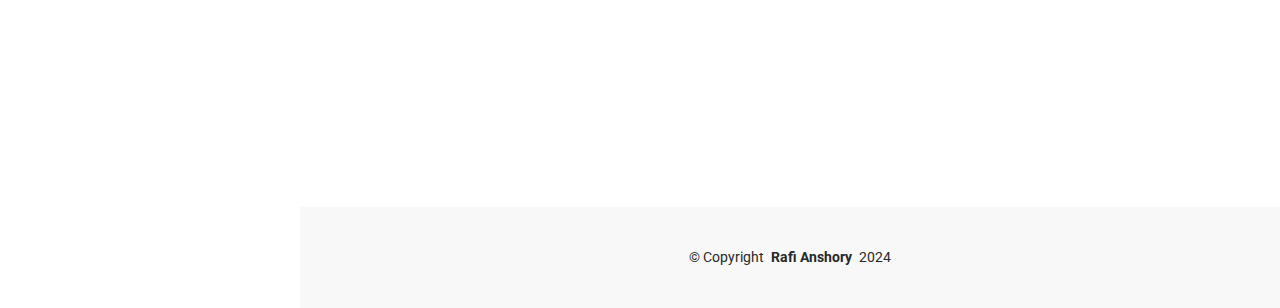
==== commit 386890c5: "Portfolio" ====
--- a/index.html
+++ b/index.html
@@ -9,8 +9,8 @@
   <meta content="" name="keywords">
 
   <!-- Favicons -->
-  <link href="assets/img/favicon.png" rel="icon">
-  <link href="assets/img/apple-touch-icon.png" rel="apple-touch-icon">
+  <link href="assets/img/professional-portfolio.png" rel="icon">
+  <link href="assets/img/professional-portfolio.png" rel="apple-touch-icon">
 
   <!-- Fonts -->
   <link href="https://fonts.googleapis.com" rel="preconnect">
@@ -89,7 +89,7 @@
     <!-- Hero Section -->
     <section id="hero" class="hero section">
 
-      <img src="assets/img/hero-bg.jpg" alt="" data-aos="fade-in" class="">
+      <img src="assets/img/setup-laptop.jpg" alt="" data-aos="fade-in" class="">
 
       <div class="container" data-aos="fade-up" data-aos-delay="100">
         <h2>Muhammad Rafi Anshory</h2>
@@ -735,8 +735,6 @@
                 </div>
               </div><!-- End Info Item -->
 
-              <iframe src="https://www.google.com/maps/embed?pb=!1m18!1m12!1m3!1d573.8521603793271!2d110.45077018922339!3d-7.745580190414878!2m3!1f0!2f0!3f0!3m2!1i1024!2i768!4f13.1!3m3!1m2!1s0x2e7a5bd0641011d5%3A0x9f69ed463c8c1961!2sRumah!5e0!3m2!1sen!2sid!4v1718887126006!5m2!1sen!2sid" frameborder="0" width="100%" height="300px" style="border:0;" allowfullscreen="" loading="lazy" referrerpolicy="no-referrer-when-downgrade"></iframe>
-              <!-- <iframe src="https://www.google.com/maps/embed?pb=!1m14!1m8!1m3!1d48389.78314118045!2d-74.006138!3d40.710059!3m2!1i1024!2i768!4f13.1!3m3!1m2!1s0x89c25a22a3bda30d%3A0xb89d1fe6bc499443!2sDowntown%20Conference%20Center!5e0!3m2!1sen!2sus!4v1676961268712!5m2!1sen!2sus" frameborder="0" style="border:0; width: 100%; height: 270px;" allowfullscreen="" loading="lazy" referrerpolicy="no-referrer-when-downgrade"></iframe> -->
             </div>
           </div>
 
